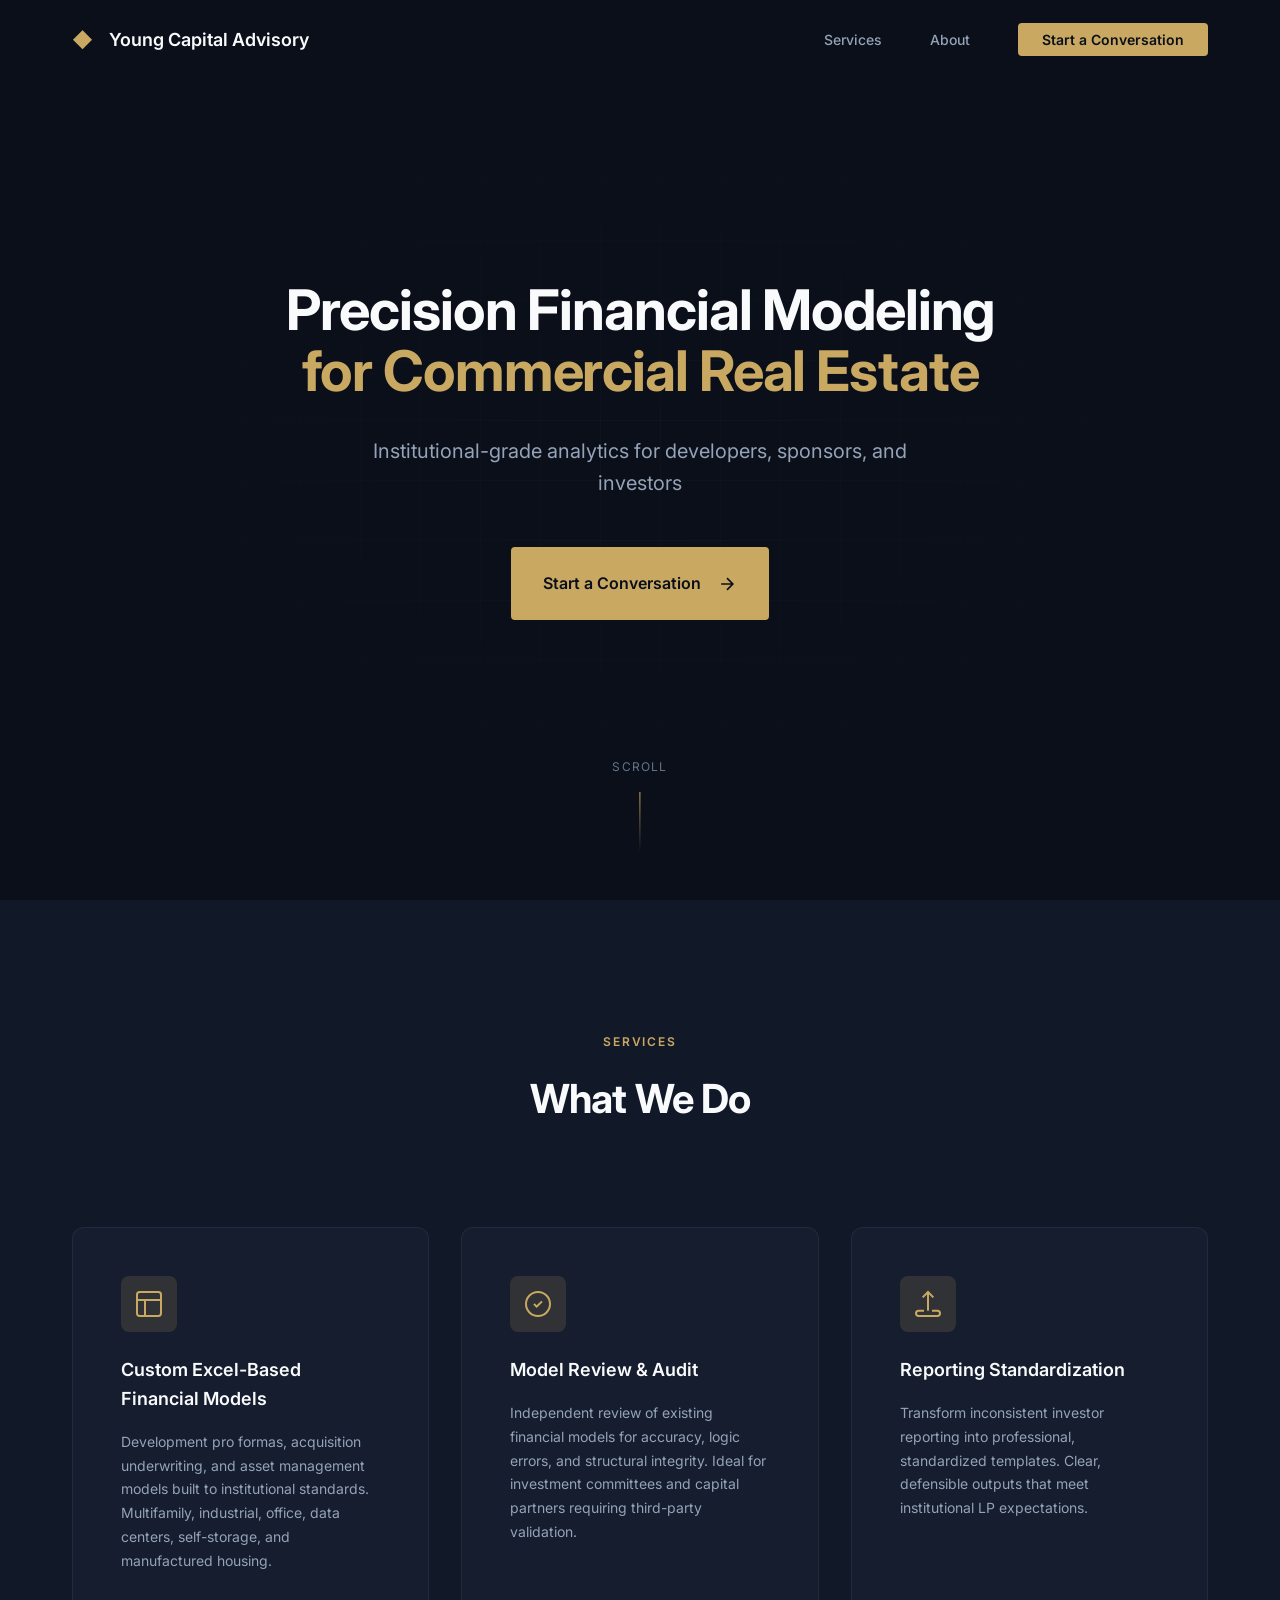
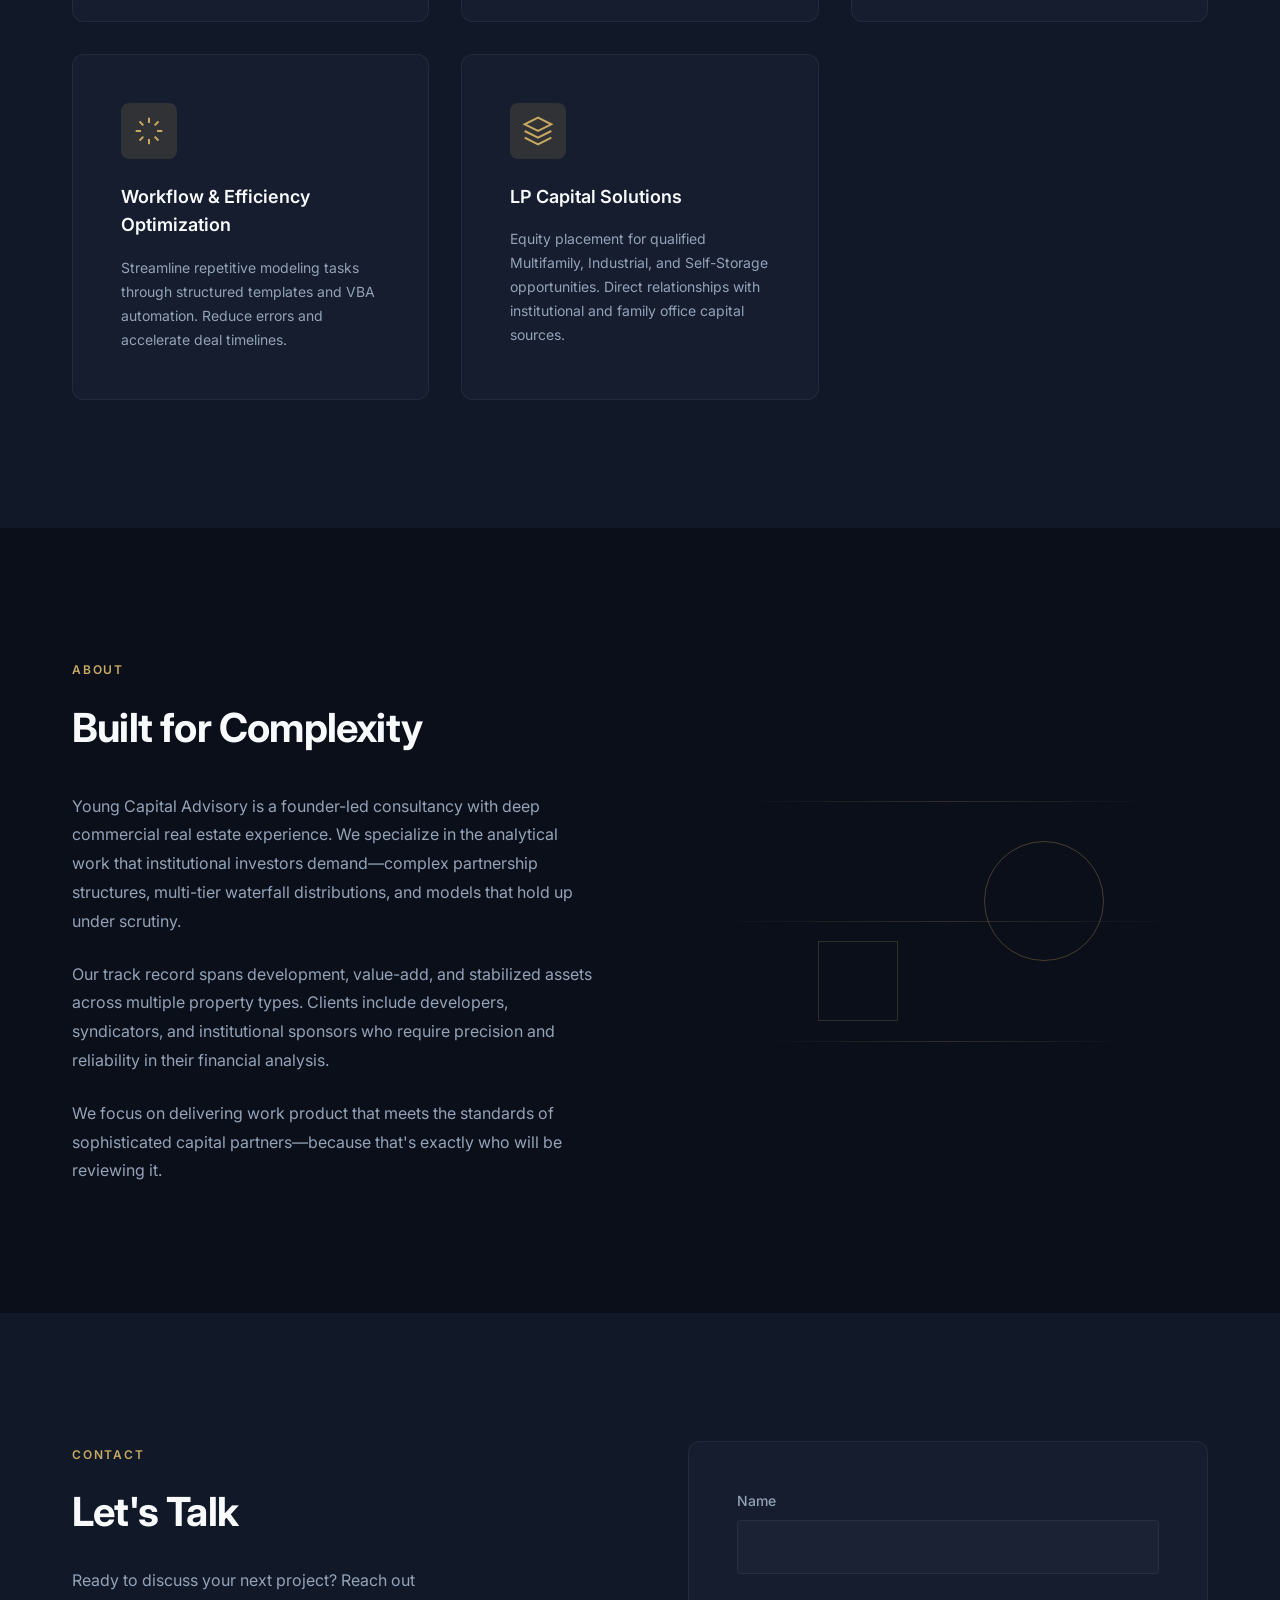
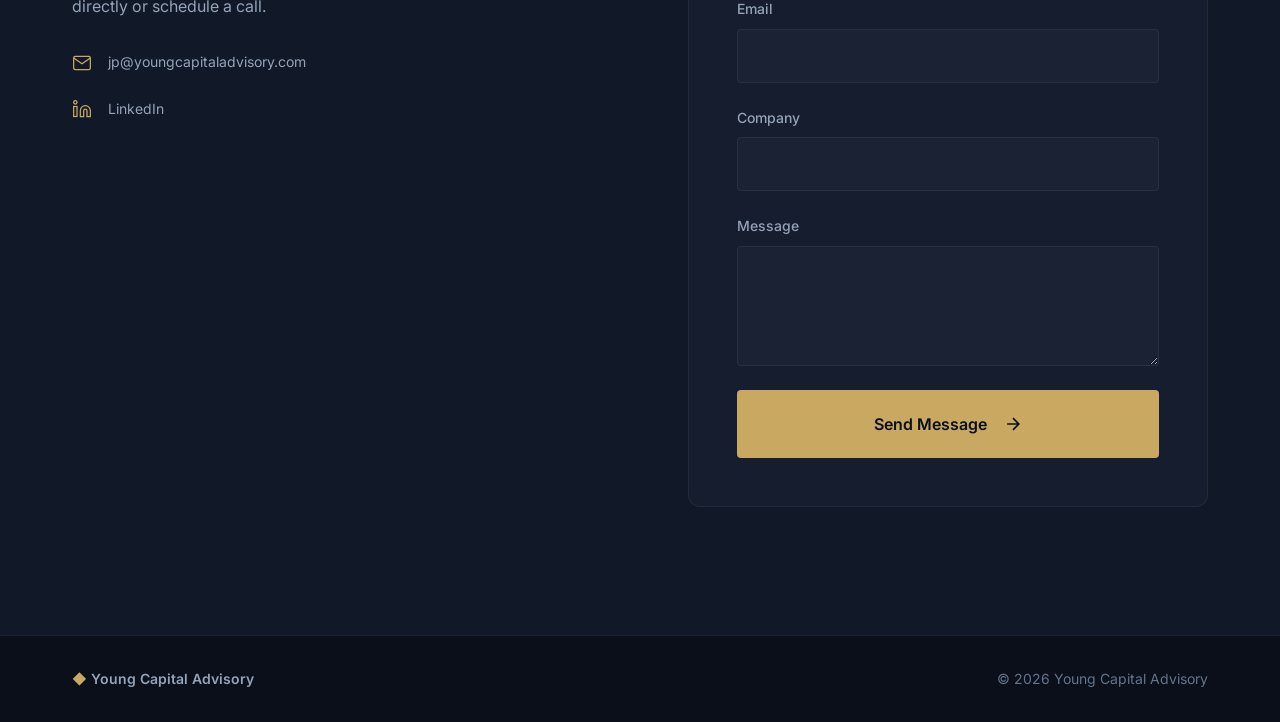
==== index.html @ bd8ea671 "Build Young Capital Advisory single-page website - Create responsive HTML structure with hero, servi" ====
<!DOCTYPE html>
<html lang="en">
<head>
    <meta charset="UTF-8">
    <meta name="viewport" content="width=device-width, initial-scale=1.0">
    <meta name="description" content="Young Capital Advisory provides institutional-grade financial modeling services for commercial real estate developers, sponsors, and investors.">
    <meta name="keywords" content="commercial real estate, financial modeling, CRE consulting, development pro forma, acquisition underwriting, waterfall modeling">
    <meta name="author" content="Young Capital Advisory">
    <meta name="robots" content="index, follow">

    <!-- Open Graph / Social Media -->
    <meta property="og:type" content="website">
    <meta property="og:url" content="https://young-capital-advisory.com/">
    <meta property="og:title" content="Young Capital Advisory | Precision Financial Modeling for Commercial Real Estate">
    <meta property="og:description" content="Institutional-grade analytics for developers, sponsors, and investors.">
    <meta property="og:image" content="https://young-capital-advisory.com/og-image.png">

    <!-- Twitter -->
    <meta name="twitter:card" content="summary_large_image">
    <meta name="twitter:title" content="Young Capital Advisory | Precision Financial Modeling for Commercial Real Estate">
    <meta name="twitter:description" content="Institutional-grade analytics for developers, sponsors, and investors.">

    <title>Young Capital Advisory | Precision Financial Modeling for Commercial Real Estate</title>

    <!-- Fonts -->
    <link rel="preconnect" href="https://fonts.googleapis.com">
    <link rel="preconnect" href="https://fonts.gstatic.com" crossorigin>
    <link href="https://fonts.googleapis.com/css2?family=Inter:wght@300;400;500;600;700&display=swap" rel="stylesheet">

    <!-- Favicon -->
    <link rel="icon" type="image/svg+xml" href="data:image/svg+xml,<svg xmlns='http://www.w3.org/2000/svg' viewBox='0 0 100 100'><text y='.9em' font-size='90'>◆</text></svg>">

    <link rel="stylesheet" href="css/styles.css">
</head>
<body>
    <!-- Navigation -->
    <nav class="nav" id="nav">
        <div class="nav-container">
            <a href="#" class="nav-logo">
                <span class="logo-icon">◆</span>
                <span class="logo-text">Young Capital Advisory</span>
            </a>
            <button class="nav-toggle" id="nav-toggle" aria-label="Toggle navigation">
                <span></span>
                <span></span>
                <span></span>
            </button>
            <ul class="nav-menu" id="nav-menu">
                <li><a href="#services" class="nav-link">Services</a></li>
                <li><a href="#about" class="nav-link">About</a></li>
                <li><a href="#contact" class="nav-link nav-cta">Start a Conversation</a></li>
            </ul>
        </div>
    </nav>

    <!-- Hero Section -->
    <header class="hero" id="hero">
        <div class="hero-bg">
            <div class="grid-pattern"></div>
        </div>
        <div class="hero-content">
            <h1 class="hero-title fade-in">
                Precision Financial Modeling<br>
                <span class="text-accent">for Commercial Real Estate</span>
            </h1>
            <p class="hero-subtitle fade-in fade-delay-1">
                Institutional-grade analytics for developers, sponsors, and investors
            </p>
            <a href="#contact" class="btn btn-primary fade-in fade-delay-2">
                Start a Conversation
                <svg class="btn-arrow" width="20" height="20" viewBox="0 0 24 24" fill="none" stroke="currentColor" stroke-width="2">
                    <path d="M5 12h14M12 5l7 7-7 7"/>
                </svg>
            </a>
        </div>
        <div class="hero-scroll">
            <span>Scroll</span>
            <div class="scroll-line"></div>
        </div>
    </header>

    <!-- Services Section -->
    <section class="services" id="services">
        <div class="container">
            <div class="section-header">
                <span class="section-label fade-in">Services</span>
                <h2 class="section-title fade-in">What We Do</h2>
            </div>
            <div class="services-grid">
                <!-- Service 1 -->
                <div class="service-card fade-in">
                    <div class="service-icon">
                        <svg width="32" height="32" viewBox="0 0 24 24" fill="none" stroke="currentColor" stroke-width="1.5">
                            <rect x="3" y="3" width="18" height="18" rx="2"/>
                            <path d="M3 9h18"/>
                            <path d="M9 21V9"/>
                        </svg>
                    </div>
                    <h3 class="service-title">Custom Excel-Based Financial Models</h3>
                    <p class="service-desc">Development pro formas, acquisition underwriting, and asset management models built to institutional standards. Multifamily, industrial, office, data centers, self-storage, and manufactured housing.</p>
                </div>

                <!-- Service 2 -->
                <div class="service-card fade-in">
                    <div class="service-icon">
                        <svg width="32" height="32" viewBox="0 0 24 24" fill="none" stroke="currentColor" stroke-width="1.5">
                            <path d="M9 12l2 2 4-4"/>
                            <path d="M21 12a9 9 0 11-18 0 9 9 0 0118 0z"/>
                        </svg>
                    </div>
                    <h3 class="service-title">Model Review & Audit</h3>
                    <p class="service-desc">Independent review of existing financial models for accuracy, logic errors, and structural integrity. Ideal for investment committees and capital partners requiring third-party validation.</p>
                </div>

                <!-- Service 3 -->
                <div class="service-card fade-in">
                    <div class="service-icon">
                        <svg width="32" height="32" viewBox="0 0 24 24" fill="none" stroke="currentColor" stroke-width="1.5">
                            <path d="M9 17H5a2 2 0 00-2 2v0a2 2 0 002 2h14a2 2 0 002-2v0a2 2 0 00-2-2h-4"/>
                            <path d="M12 17V3"/>
                            <path d="M8 7l4-4 4 4"/>
                        </svg>
                    </div>
                    <h3 class="service-title">Reporting Standardization</h3>
                    <p class="service-desc">Transform inconsistent investor reporting into professional, standardized templates. Clear, defensible outputs that meet institutional LP expectations.</p>
                </div>

                <!-- Service 4 -->
                <div class="service-card fade-in">
                    <div class="service-icon">
                        <svg width="32" height="32" viewBox="0 0 24 24" fill="none" stroke="currentColor" stroke-width="1.5">
                            <path d="M12 2v4"/>
                            <path d="M12 18v4"/>
                            <path d="M4.93 4.93l2.83 2.83"/>
                            <path d="M16.24 16.24l2.83 2.83"/>
                            <path d="M2 12h4"/>
                            <path d="M18 12h4"/>
                            <path d="M4.93 19.07l2.83-2.83"/>
                            <path d="M16.24 7.76l2.83-2.83"/>
                        </svg>
                    </div>
                    <h3 class="service-title">Workflow & Efficiency Optimization</h3>
                    <p class="service-desc">Streamline repetitive modeling tasks through structured templates and VBA automation. Reduce errors and accelerate deal timelines.</p>
                </div>

                <!-- Service 5 -->
                <div class="service-card fade-in">
                    <div class="service-icon">
                        <svg width="32" height="32" viewBox="0 0 24 24" fill="none" stroke="currentColor" stroke-width="1.5">
                            <path d="M12 2L2 7l10 5 10-5-10-5z"/>
                            <path d="M2 17l10 5 10-5"/>
                            <path d="M2 12l10 5 10-5"/>
                        </svg>
                    </div>
                    <h3 class="service-title">LP Capital Solutions</h3>
                    <p class="service-desc">Equity placement for qualified Multifamily, Industrial, and Self-Storage opportunities. Direct relationships with institutional and family office capital sources.</p>
                </div>
            </div>
        </div>
    </section>

    <!-- About Section -->
    <section class="about" id="about">
        <div class="container">
            <div class="about-grid">
                <div class="about-content">
                    <span class="section-label fade-in">About</span>
                    <h2 class="section-title fade-in">Built for Complexity</h2>
                    <div class="about-text fade-in">
                        <p>Young Capital Advisory is a founder-led consultancy with deep commercial real estate experience. We specialize in the analytical work that institutional investors demand—complex partnership structures, multi-tier waterfall distributions, and models that hold up under scrutiny.</p>
                        <p>Our track record spans development, value-add, and stabilized assets across multiple property types. Clients include developers, syndicators, and institutional sponsors who require precision and reliability in their financial analysis.</p>
                        <p>We focus on delivering work product that meets the standards of sophisticated capital partners—because that's exactly who will be reviewing it.</p>
                    </div>
                </div>
                <div class="about-visual fade-in">
                    <div class="geometric-pattern">
                        <div class="geo-line"></div>
                        <div class="geo-line"></div>
                        <div class="geo-line"></div>
                        <div class="geo-circle"></div>
                        <div class="geo-square"></div>
                    </div>
                </div>
            </div>
        </div>
    </section>

    <!-- Contact Section -->
    <section class="contact" id="contact">
        <div class="container">
            <div class="contact-grid">
                <div class="contact-info">
                    <span class="section-label fade-in">Contact</span>
                    <h2 class="section-title fade-in">Let's Talk</h2>
                    <p class="contact-text fade-in">Ready to discuss your next project? Reach out directly or schedule a call.</p>
                    <div class="contact-details fade-in">
                        <a href="mailto:jp@youngcapitaladvisory.com" class="contact-link">
                            <svg width="20" height="20" viewBox="0 0 24 24" fill="none" stroke="currentColor" stroke-width="1.5">
                                <rect x="2" y="4" width="20" height="16" rx="2"/>
                                <path d="M22 6l-10 7L2 6"/>
                            </svg>
                            jp@youngcapitaladvisory.com
                        </a>
                        <a href="https://linkedin.com" target="_blank" rel="noopener noreferrer" class="contact-link">
                            <svg width="20" height="20" viewBox="0 0 24 24" fill="none" stroke="currentColor" stroke-width="1.5">
                                <path d="M16 8a6 6 0 016 6v7h-4v-7a2 2 0 00-2-2 2 2 0 00-2 2v7h-4v-7a6 6 0 016-6z"/>
                                <rect x="2" y="9" width="4" height="12"/>
                                <circle cx="4" cy="4" r="2"/>
                            </svg>
                            LinkedIn
                        </a>
                    </div>
                </div>
                <div class="contact-form-wrapper fade-in">
                    <form class="contact-form" id="contact-form">
                        <div class="form-group">
                            <label for="name" class="form-label">Name</label>
                            <input type="text" id="name" name="name" class="form-input" required>
                        </div>
                        <div class="form-group">
                            <label for="email" class="form-label">Email</label>
                            <input type="email" id="email" name="email" class="form-input" required>
                        </div>
                        <div class="form-group">
                            <label for="company" class="form-label">Company</label>
                            <input type="text" id="company" name="company" class="form-input">
                        </div>
                        <div class="form-group">
                            <label for="message" class="form-label">Message</label>
                            <textarea id="message" name="message" class="form-input form-textarea" rows="4" required></textarea>
                        </div>
                        <button type="submit" class="btn btn-primary btn-full">
                            Send Message
                            <svg class="btn-arrow" width="20" height="20" viewBox="0 0 24 24" fill="none" stroke="currentColor" stroke-width="2">
                                <path d="M5 12h14M12 5l7 7-7 7"/>
                            </svg>
                        </button>
                    </form>
                </div>
            </div>
        </div>
    </section>

    <!-- Footer -->
    <footer class="footer">
        <div class="container">
            <div class="footer-content">
                <span class="footer-logo">◆ Young Capital Advisory</span>
                <span class="footer-copy">© 2026 Young Capital Advisory</span>
            </div>
        </div>
    </footer>

    <script src="js/script.js"></script>
</body>
</html>
---- css/styles.css ----
/* ==========================================================================
   Young Capital Advisory - Styles
   ========================================================================== */

/* CSS Custom Properties */
:root {
    /* Colors */
    --color-bg-primary: #0a0f1a;
    --color-bg-secondary: #111827;
    --color-bg-tertiary: #1a2234;
    --color-bg-card: rgba(26, 34, 52, 0.6);

    --color-text-primary: #f8fafc;
    --color-text-secondary: #94a3b8;
    --color-text-muted: #64748b;

    --color-accent: #c9a962;
    --color-accent-hover: #dbb978;
    --color-accent-muted: rgba(201, 169, 98, 0.15);

    --color-border: rgba(148, 163, 184, 0.1);
    --color-border-light: rgba(148, 163, 184, 0.05);

    /* Typography */
    --font-family: 'Inter', -apple-system, BlinkMacSystemFont, 'Segoe UI', Roboto, sans-serif;
    --font-size-xs: 0.75rem;
    --font-size-sm: 0.875rem;
    --font-size-base: 1rem;
    --font-size-lg: 1.125rem;
    --font-size-xl: 1.25rem;
    --font-size-2xl: 1.5rem;
    --font-size-3xl: 2rem;
    --font-size-4xl: 2.5rem;
    --font-size-5xl: 3.5rem;

    /* Spacing */
    --spacing-xs: 0.5rem;
    --spacing-sm: 1rem;
    --spacing-md: 1.5rem;
    --spacing-lg: 2rem;
    --spacing-xl: 3rem;
    --spacing-2xl: 4rem;
    --spacing-3xl: 6rem;
    --spacing-4xl: 8rem;

    /* Layout */
    --container-max: 1200px;
    --nav-height: 80px;

    /* Transitions */
    --transition-fast: 150ms ease;
    --transition-base: 300ms ease;
    --transition-slow: 500ms ease;

    /* Border Radius */
    --radius-sm: 4px;
    --radius-md: 8px;
    --radius-lg: 12px;
}

/* ==========================================================================
   Reset & Base
   ========================================================================== */

*, *::before, *::after {
    box-sizing: border-box;
    margin: 0;
    padding: 0;
}

html {
    scroll-behavior: smooth;
    font-size: 16px;
}

body {
    font-family: var(--font-family);
    font-size: var(--font-size-base);
    line-height: 1.6;
    color: var(--color-text-primary);
    background-color: var(--color-bg-primary);
    -webkit-font-smoothing: antialiased;
    -moz-osx-font-smoothing: grayscale;
    overflow-x: hidden;
}

a {
    color: inherit;
    text-decoration: none;
    transition: color var(--transition-fast);
}

img {
    max-width: 100%;
    height: auto;
    display: block;
}

button {
    font-family: inherit;
    cursor: pointer;
    border: none;
    background: none;
}

ul {
    list-style: none;
}

/* ==========================================================================
   Utility Classes
   ========================================================================== */

.container {
    width: 100%;
    max-width: var(--container-max);
    margin: 0 auto;
    padding: 0 var(--spacing-lg);
}

.text-accent {
    color: var(--color-accent);
}

/* Fade-in Animation Classes */
.fade-in {
    opacity: 0;
    transform: translateY(30px);
    transition: opacity 0.8s ease, transform 0.8s ease;
}

.fade-in.visible {
    opacity: 1;
    transform: translateY(0);
}

.fade-delay-1 {
    transition-delay: 0.15s;
}

.fade-delay-2 {
    transition-delay: 0.3s;
}

.fade-delay-3 {
    transition-delay: 0.45s;
}

/* ==========================================================================
   Navigation
   ========================================================================== */

.nav {
    position: fixed;
    top: 0;
    left: 0;
    right: 0;
    height: var(--nav-height);
    z-index: 1000;
    background: transparent;
    transition: background var(--transition-base), box-shadow var(--transition-base);
}

.nav.scrolled {
    background: rgba(10, 15, 26, 0.95);
    backdrop-filter: blur(10px);
    box-shadow: 0 1px 0 var(--color-border);
}

.nav-container {
    display: flex;
    align-items: center;
    justify-content: space-between;
    height: 100%;
    max-width: var(--container-max);
    margin: 0 auto;
    padding: 0 var(--spacing-lg);
}

.nav-logo {
    display: flex;
    align-items: center;
    gap: var(--spacing-sm);
    font-weight: 600;
    font-size: var(--font-size-lg);
    color: var(--color-text-primary);
}

.logo-icon {
    color: var(--color-accent);
    font-size: var(--font-size-xl);
}

.nav-menu {
    display: flex;
    align-items: center;
    gap: var(--spacing-xl);
}

.nav-link {
    font-size: var(--font-size-sm);
    font-weight: 500;
    color: var(--color-text-secondary);
    transition: color var(--transition-fast);
    position: relative;
}

.nav-link:hover {
    color: var(--color-text-primary);
}

.nav-link::after {
    content: '';
    position: absolute;
    bottom: -4px;
    left: 0;
    width: 0;
    height: 1px;
    background: var(--color-accent);
    transition: width var(--transition-base);
}

.nav-link:hover::after {
    width: 100%;
}

.nav-link.nav-cta {
    padding: var(--spacing-xs) var(--spacing-md);
    background: var(--color-accent);
    color: var(--color-bg-primary);
    border-radius: var(--radius-sm);
    font-weight: 600;
}

.nav-link.nav-cta::after {
    display: none;
}

.nav-link.nav-cta:hover {
    background: var(--color-accent-hover);
    color: var(--color-bg-primary);
}

.nav-toggle {
    display: none;
    flex-direction: column;
    gap: 5px;
    padding: 10px;
    z-index: 1001;
}

.nav-toggle span {
    width: 24px;
    height: 2px;
    background: var(--color-text-primary);
    transition: transform var(--transition-base), opacity var(--transition-base);
}

/* ==========================================================================
   Buttons
   ========================================================================== */

.btn {
    display: inline-flex;
    align-items: center;
    justify-content: center;
    gap: var(--spacing-sm);
    padding: var(--spacing-md) var(--spacing-lg);
    font-size: var(--font-size-base);
    font-weight: 600;
    border-radius: var(--radius-sm);
    transition: all var(--transition-base);
    cursor: pointer;
}

.btn-primary {
    background: var(--color-accent);
    color: var(--color-bg-primary);
}

.btn-primary:hover {
    background: var(--color-accent-hover);
    transform: translateY(-2px);
}

.btn-arrow {
    transition: transform var(--transition-fast);
}

.btn:hover .btn-arrow {
    transform: translateX(4px);
}

.btn-full {
    width: 100%;
}

/* ==========================================================================
   Hero Section
   ========================================================================== */

.hero {
    position: relative;
    min-height: 100vh;
    display: flex;
    align-items: center;
    justify-content: center;
    padding: var(--spacing-4xl) var(--spacing-lg);
    overflow: hidden;
}

.hero-bg {
    position: absolute;
    inset: 0;
    overflow: hidden;
}

.grid-pattern {
    position: absolute;
    inset: 0;
    background-image:
        linear-gradient(rgba(201, 169, 98, 0.03) 1px, transparent 1px),
        linear-gradient(90deg, rgba(201, 169, 98, 0.03) 1px, transparent 1px);
    background-size: 60px 60px;
    mask-image: radial-gradient(ellipse at center, black 0%, transparent 70%);
    -webkit-mask-image: radial-gradient(ellipse at center, black 0%, transparent 70%);
}

.hero-content {
    position: relative;
    text-align: center;
    max-width: 900px;
    z-index: 1;
}

.hero-title {
    font-size: clamp(var(--font-size-3xl), 6vw, var(--font-size-5xl));
    font-weight: 700;
    line-height: 1.1;
    margin-bottom: var(--spacing-lg);
    letter-spacing: -0.02em;
}

.hero-subtitle {
    font-size: clamp(var(--font-size-lg), 2.5vw, var(--font-size-xl));
    color: var(--color-text-secondary);
    margin-bottom: var(--spacing-xl);
    max-width: 600px;
    margin-left: auto;
    margin-right: auto;
}

.hero-scroll {
    position: absolute;
    bottom: var(--spacing-xl);
    left: 50%;
    transform: translateX(-50%);
    display: flex;
    flex-direction: column;
    align-items: center;
    gap: var(--spacing-sm);
    color: var(--color-text-muted);
    font-size: var(--font-size-xs);
    text-transform: uppercase;
    letter-spacing: 0.1em;
}

.scroll-line {
    width: 1px;
    height: 60px;
    background: linear-gradient(to bottom, var(--color-accent), transparent);
    animation: scrollPulse 2s ease-in-out infinite;
}

@keyframes scrollPulse {
    0%, 100% { opacity: 0.3; transform: scaleY(0.8); }
    50% { opacity: 1; transform: scaleY(1); }
}

/* ==========================================================================
   Section Styles
   ========================================================================== */

.section-header {
    text-align: center;
    margin-bottom: var(--spacing-3xl);
}

.section-label {
    display: inline-block;
    font-size: var(--font-size-xs);
    font-weight: 600;
    text-transform: uppercase;
    letter-spacing: 0.15em;
    color: var(--color-accent);
    margin-bottom: var(--spacing-sm);
}

.section-title {
    font-size: clamp(var(--font-size-2xl), 4vw, var(--font-size-4xl));
    font-weight: 700;
    letter-spacing: -0.02em;
}

/* ==========================================================================
   Services Section
   ========================================================================== */

.services {
    padding: var(--spacing-4xl) 0;
    background: var(--color-bg-secondary);
}

.services-grid {
    display: grid;
    grid-template-columns: repeat(auto-fit, minmax(340px, 1fr));
    gap: var(--spacing-lg);
}

.service-card {
    padding: var(--spacing-xl);
    background: var(--color-bg-card);
    border: 1px solid var(--color-border);
    border-radius: var(--radius-lg);
    transition: all var(--transition-base);
}

.service-card:hover {
    border-color: var(--color-accent-muted);
    transform: translateY(-4px);
    box-shadow: 0 20px 40px -20px rgba(0, 0, 0, 0.3);
}

.service-icon {
    display: flex;
    align-items: center;
    justify-content: center;
    width: 56px;
    height: 56px;
    margin-bottom: var(--spacing-md);
    background: var(--color-accent-muted);
    border-radius: var(--radius-md);
    color: var(--color-accent);
}

.service-title {
    font-size: var(--font-size-lg);
    font-weight: 600;
    margin-bottom: var(--spacing-sm);
    color: var(--color-text-primary);
}

.service-desc {
    font-size: var(--font-size-sm);
    color: var(--color-text-secondary);
    line-height: 1.7;
}

/* ==========================================================================
   About Section
   ========================================================================== */

.about {
    padding: var(--spacing-4xl) 0;
    background: var(--color-bg-primary);
}

.about-grid {
    display: grid;
    grid-template-columns: 1fr 1fr;
    gap: var(--spacing-3xl);
    align-items: center;
}

.about-content .section-label,
.about-content .section-title {
    text-align: left;
}

.about-content .section-title {
    margin-bottom: var(--spacing-lg);
}

.about-text p {
    color: var(--color-text-secondary);
    margin-bottom: var(--spacing-md);
    line-height: 1.8;
}

.about-text p:last-child {
    margin-bottom: 0;
}

.about-visual {
    position: relative;
    height: 400px;
    display: flex;
    align-items: center;
    justify-content: center;
}

.geometric-pattern {
    position: relative;
    width: 100%;
    height: 100%;
}

.geo-line {
    position: absolute;
    background: linear-gradient(90deg, transparent, var(--color-accent), transparent);
    opacity: 0.2;
}

.geo-line:nth-child(1) {
    top: 20%;
    left: 10%;
    width: 80%;
    height: 1px;
    animation: geoFloat 8s ease-in-out infinite;
}

.geo-line:nth-child(2) {
    top: 50%;
    left: 5%;
    width: 90%;
    height: 1px;
    animation: geoFloat 8s ease-in-out infinite 1s;
}

.geo-line:nth-child(3) {
    top: 80%;
    left: 15%;
    width: 70%;
    height: 1px;
    animation: geoFloat 8s ease-in-out infinite 2s;
}

.geo-circle {
    position: absolute;
    top: 30%;
    right: 20%;
    width: 120px;
    height: 120px;
    border: 1px solid var(--color-accent);
    border-radius: 50%;
    opacity: 0.3;
    animation: geoRotate 20s linear infinite;
}

.geo-square {
    position: absolute;
    bottom: 25%;
    left: 25%;
    width: 80px;
    height: 80px;
    border: 1px solid var(--color-accent);
    opacity: 0.2;
    animation: geoRotate 25s linear infinite reverse;
}

@keyframes geoFloat {
    0%, 100% { transform: translateX(0); }
    50% { transform: translateX(20px); }
}

@keyframes geoRotate {
    from { transform: rotate(0deg); }
    to { transform: rotate(360deg); }
}

/* ==========================================================================
   Contact Section
   ========================================================================== */

.contact {
    padding: var(--spacing-4xl) 0;
    background: var(--color-bg-secondary);
}

.contact-grid {
    display: grid;
    grid-template-columns: 1fr 1fr;
    gap: var(--spacing-3xl);
    align-items: start;
}

.contact-info .section-label,
.contact-info .section-title {
    text-align: left;
}

.contact-info .section-title {
    margin-bottom: var(--spacing-md);
}

.contact-text {
    color: var(--color-text-secondary);
    margin-bottom: var(--spacing-lg);
    max-width: 400px;
}

.contact-details {
    display: flex;
    flex-direction: column;
    gap: var(--spacing-md);
}

.contact-link {
    display: inline-flex;
    align-items: center;
    gap: var(--spacing-sm);
    color: var(--color-text-secondary);
    font-size: var(--font-size-sm);
    transition: color var(--transition-fast);
}

.contact-link:hover {
    color: var(--color-accent);
}

.contact-link svg {
    color: var(--color-accent);
}

.contact-form-wrapper {
    background: var(--color-bg-card);
    border: 1px solid var(--color-border);
    border-radius: var(--radius-lg);
    padding: var(--spacing-xl);
}

.contact-form {
    display: flex;
    flex-direction: column;
    gap: var(--spacing-md);
}

.form-group {
    display: flex;
    flex-direction: column;
    gap: var(--spacing-xs);
}

.form-label {
    font-size: var(--font-size-sm);
    font-weight: 500;
    color: var(--color-text-secondary);
}

.form-input {
    padding: var(--spacing-sm) var(--spacing-md);
    background: var(--color-bg-tertiary);
    border: 1px solid var(--color-border);
    border-radius: var(--radius-sm);
    color: var(--color-text-primary);
    font-family: inherit;
    font-size: var(--font-size-base);
    transition: border-color var(--transition-fast), box-shadow var(--transition-fast);
}

.form-input:focus {
    outline: none;
    border-color: var(--color-accent);
    box-shadow: 0 0 0 3px var(--color-accent-muted);
}

.form-input::placeholder {
    color: var(--color-text-muted);
}

.form-textarea {
    resize: vertical;
    min-height: 120px;
}

/* ==========================================================================
   Footer
   ========================================================================== */

.footer {
    padding: var(--spacing-lg) 0;
    background: var(--color-bg-primary);
    border-top: 1px solid var(--color-border);
}

.footer-content {
    display: flex;
    align-items: center;
    justify-content: space-between;
}

.footer-logo {
    font-weight: 600;
    color: var(--color-text-secondary);
    font-size: var(--font-size-sm);
}

.footer-logo::first-letter {
    color: var(--color-accent);
}

.footer-copy {
    font-size: var(--font-size-sm);
    color: var(--color-text-muted);
}

/* ==========================================================================
   Mobile Responsive
   ========================================================================== */

@media (max-width: 1024px) {
    .about-grid,
    .contact-grid {
        grid-template-columns: 1fr;
        gap: var(--spacing-xl);
    }

    .about-visual {
        height: 300px;
    }
}

@media (max-width: 768px) {
    :root {
        --nav-height: 70px;
    }

    .nav-menu {
        position: fixed;
        top: 0;
        right: 0;
        width: 100%;
        height: 100vh;
        background: var(--color-bg-primary);
        flex-direction: column;
        justify-content: center;
        gap: var(--spacing-xl);
        transform: translateX(100%);
        transition: transform var(--transition-base);
    }

    .nav-menu.active {
        transform: translateX(0);
    }

    .nav-toggle {
        display: flex;
    }

    .nav-toggle.active span:nth-child(1) {
        transform: rotate(45deg) translate(5px, 5px);
    }

    .nav-toggle.active span:nth-child(2) {
        opacity: 0;
    }

    .nav-toggle.active span:nth-child(3) {
        transform: rotate(-45deg) translate(5px, -5px);
    }

    .nav-link {
        font-size: var(--font-size-xl);
    }

    .hero {
        padding: var(--spacing-3xl) var(--spacing-md);
    }

    .hero-scroll {
        display: none;
    }

    .services-grid {
        grid-template-columns: 1fr;
    }

    .service-card {
        padding: var(--spacing-lg);
    }

    .about-visual {
        display: none;
    }

    .footer-content {
        flex-direction: column;
        gap: var(--spacing-sm);
        text-align: center;
    }
}

@media (max-width: 480px) {
    .container {
        padding: 0 var(--spacing-md);
    }

    .hero-title {
        font-size: var(--font-size-2xl);
    }

    .hero-subtitle {
        font-size: var(--font-size-base);
    }

    .btn {
        padding: var(--spacing-sm) var(--spacing-md);
        font-size: var(--font-size-sm);
    }

    .contact-form-wrapper {
        padding: var(--spacing-md);
    }
}

/* ==========================================================================
   Selection & Scrollbar
   ========================================================================== */

::selection {
    background: var(--color-accent);
    color: var(--color-bg-primary);
}

::-webkit-scrollbar {
    width: 8px;
}

::-webkit-scrollbar-track {
    background: var(--color-bg-primary);
}

::-webkit-scrollbar-thumb {
    background: var(--color-bg-tertiary);
    border-radius: 4px;
}

::-webkit-scrollbar-thumb:hover {
    background: var(--color-text-muted);
}
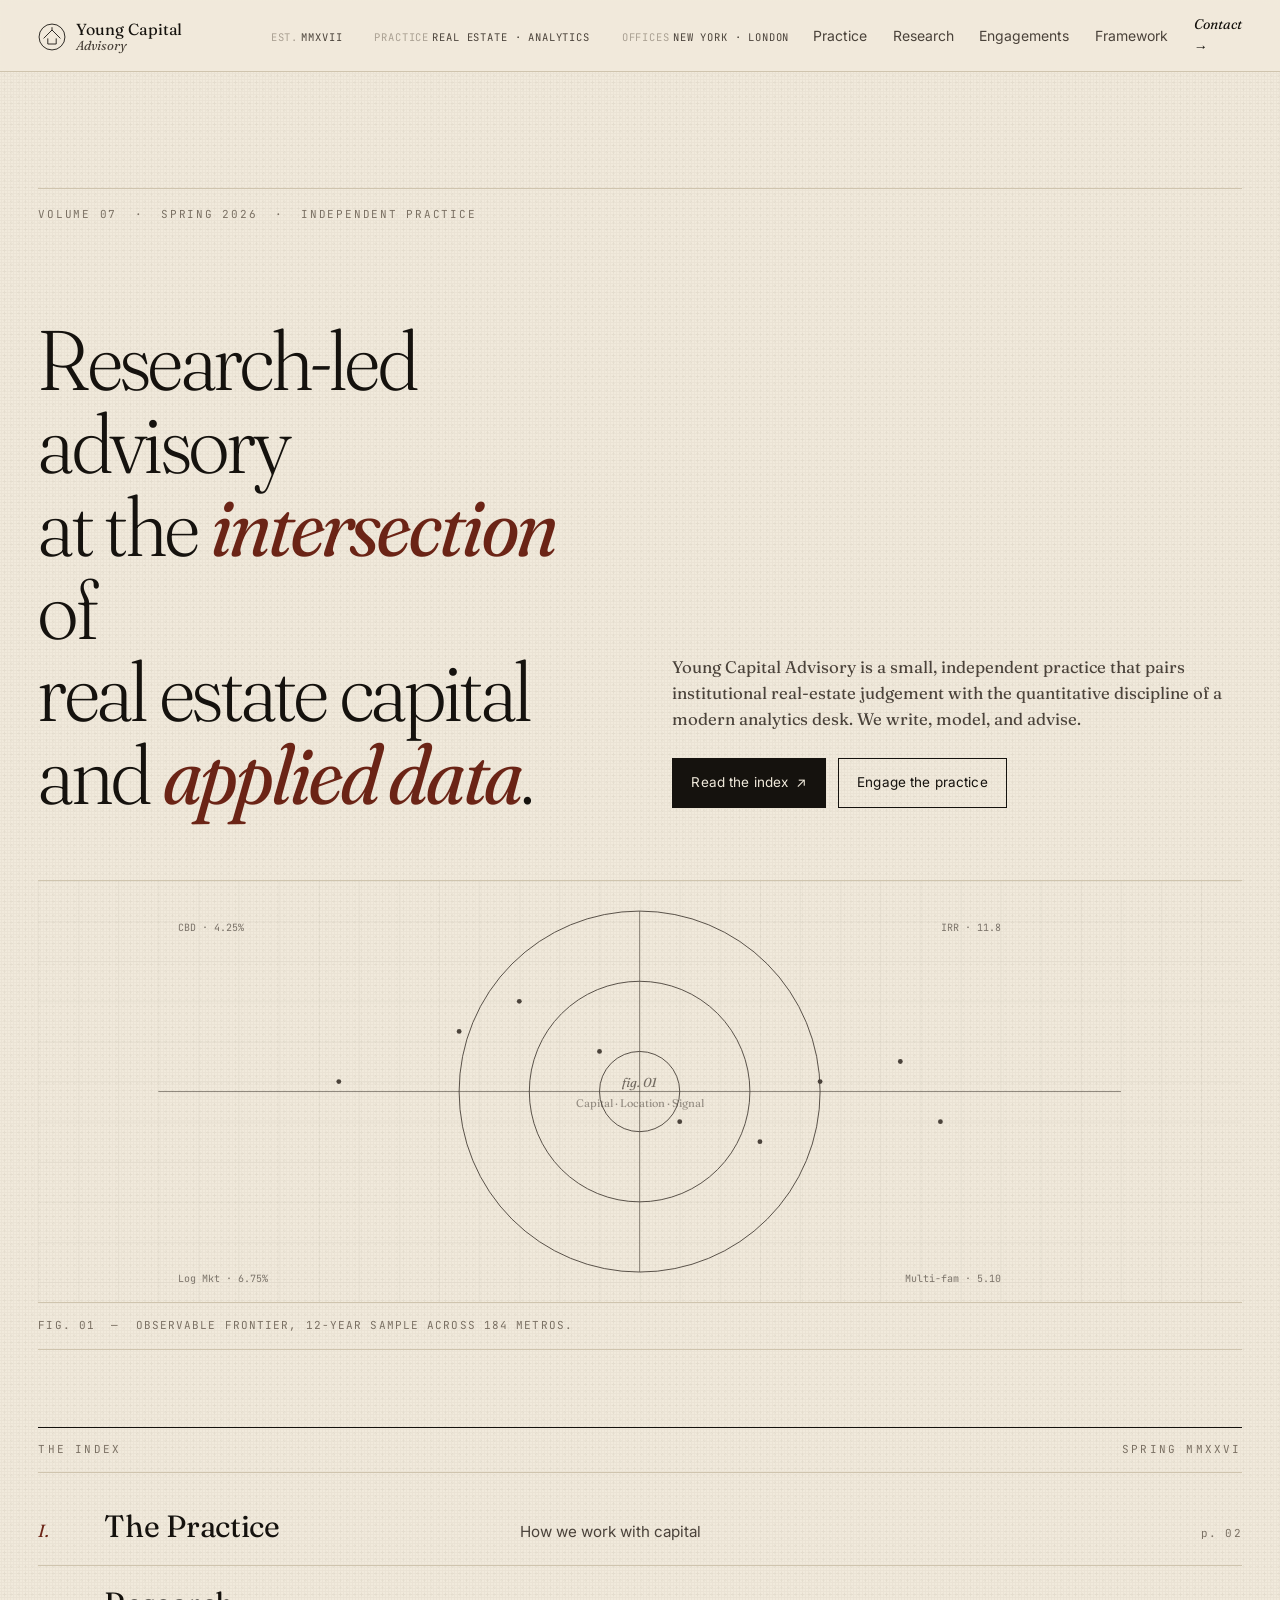
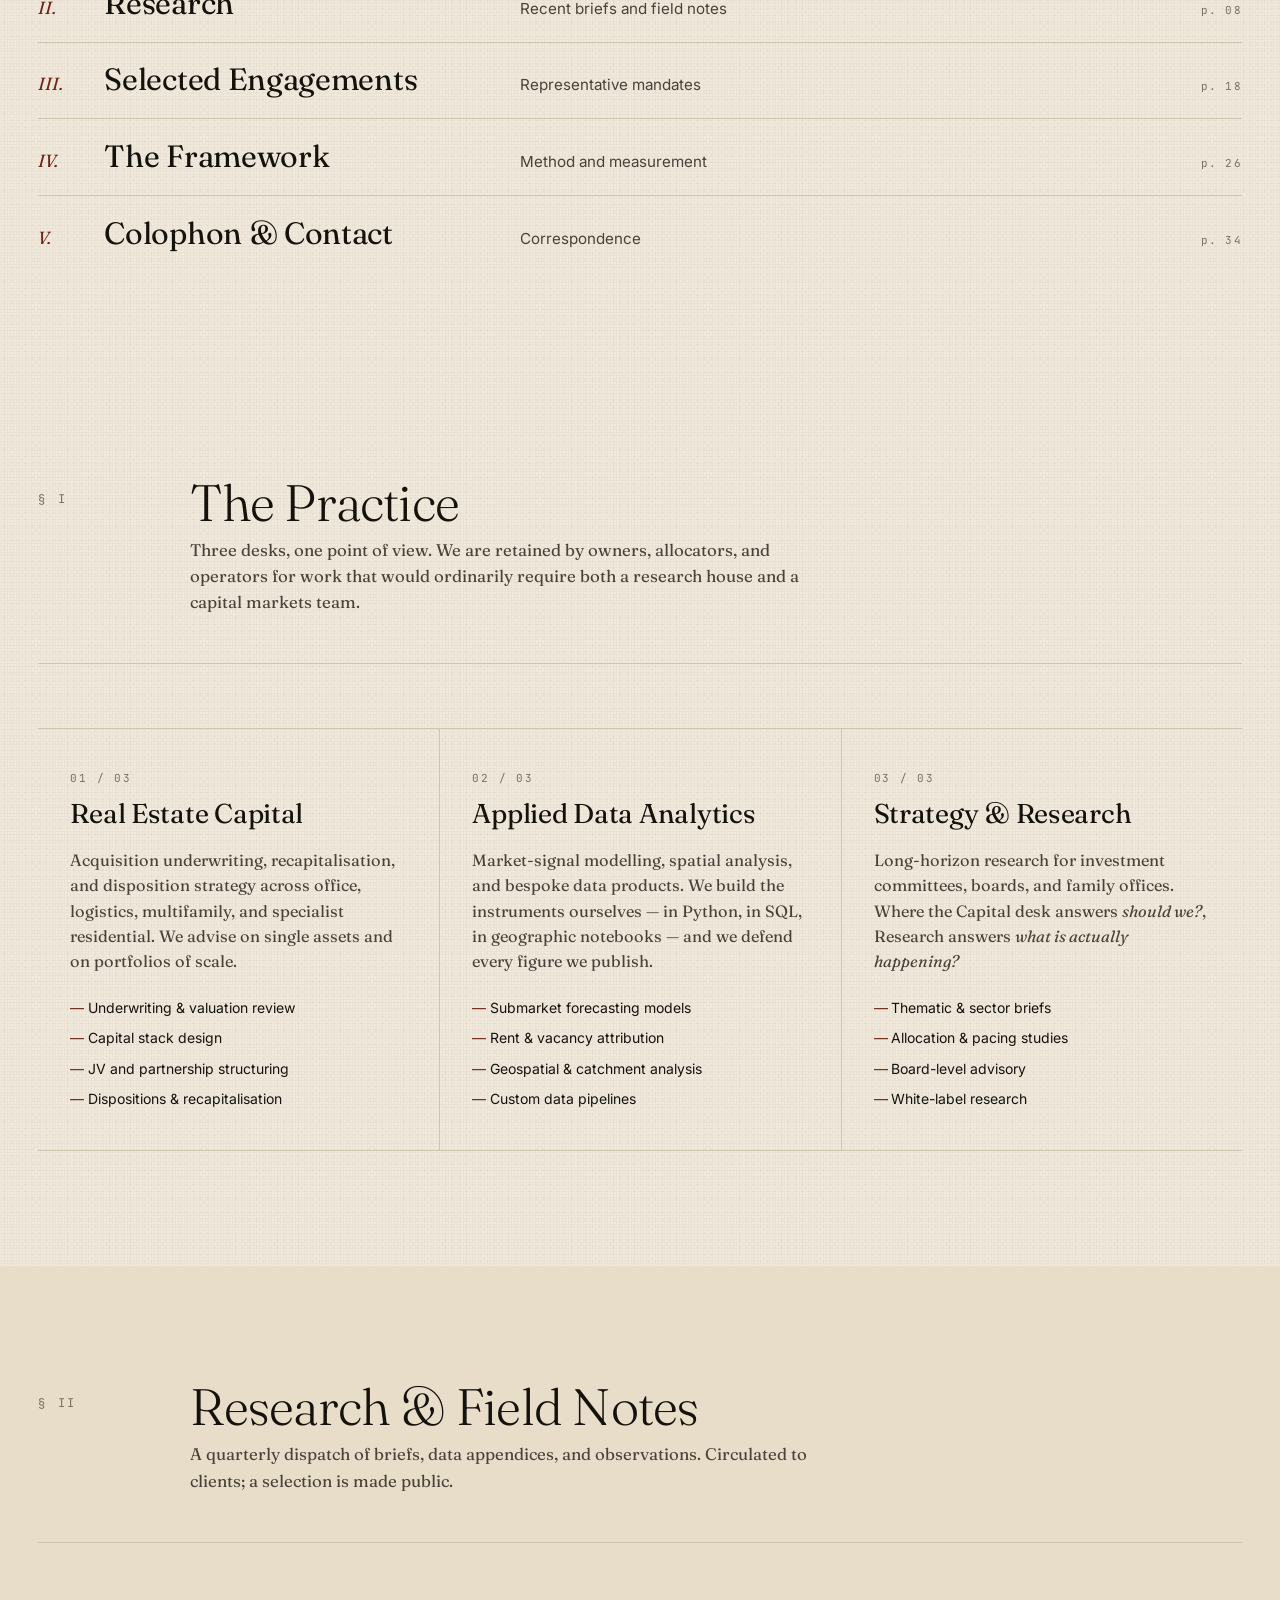
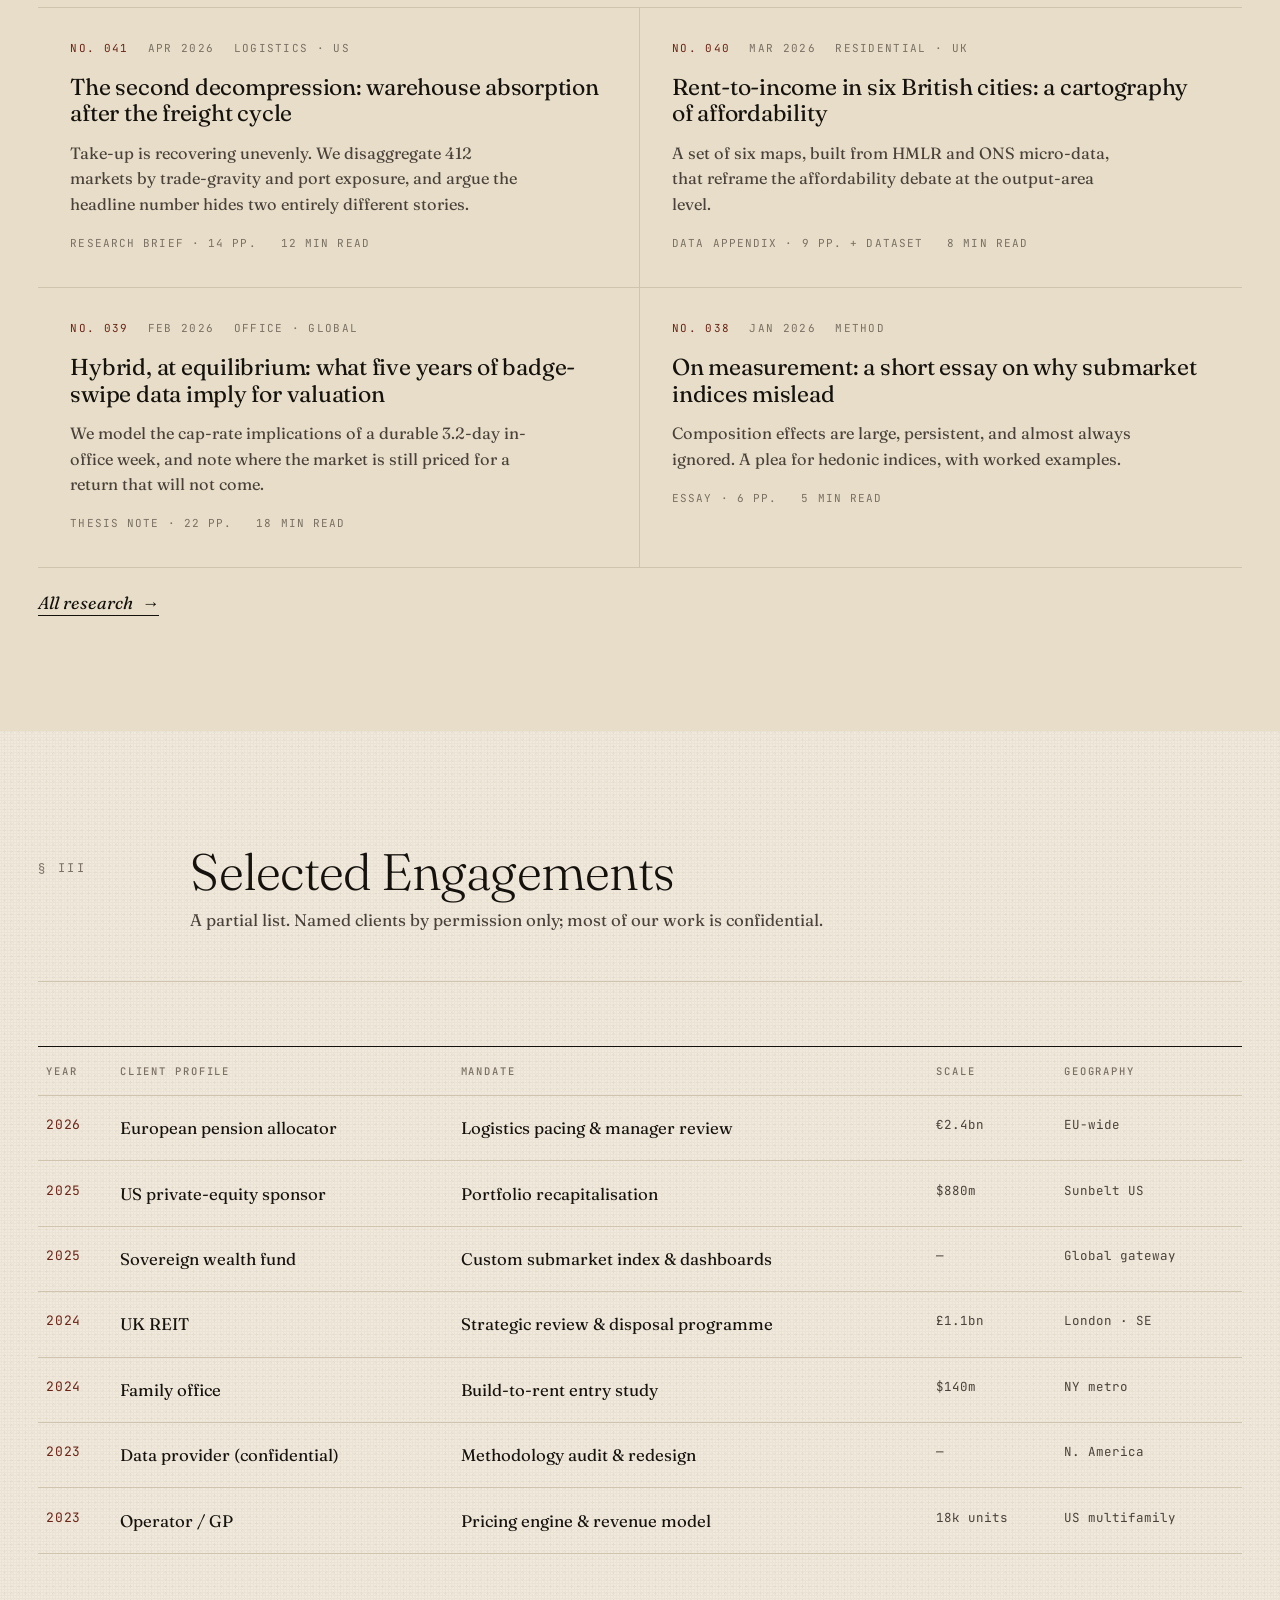
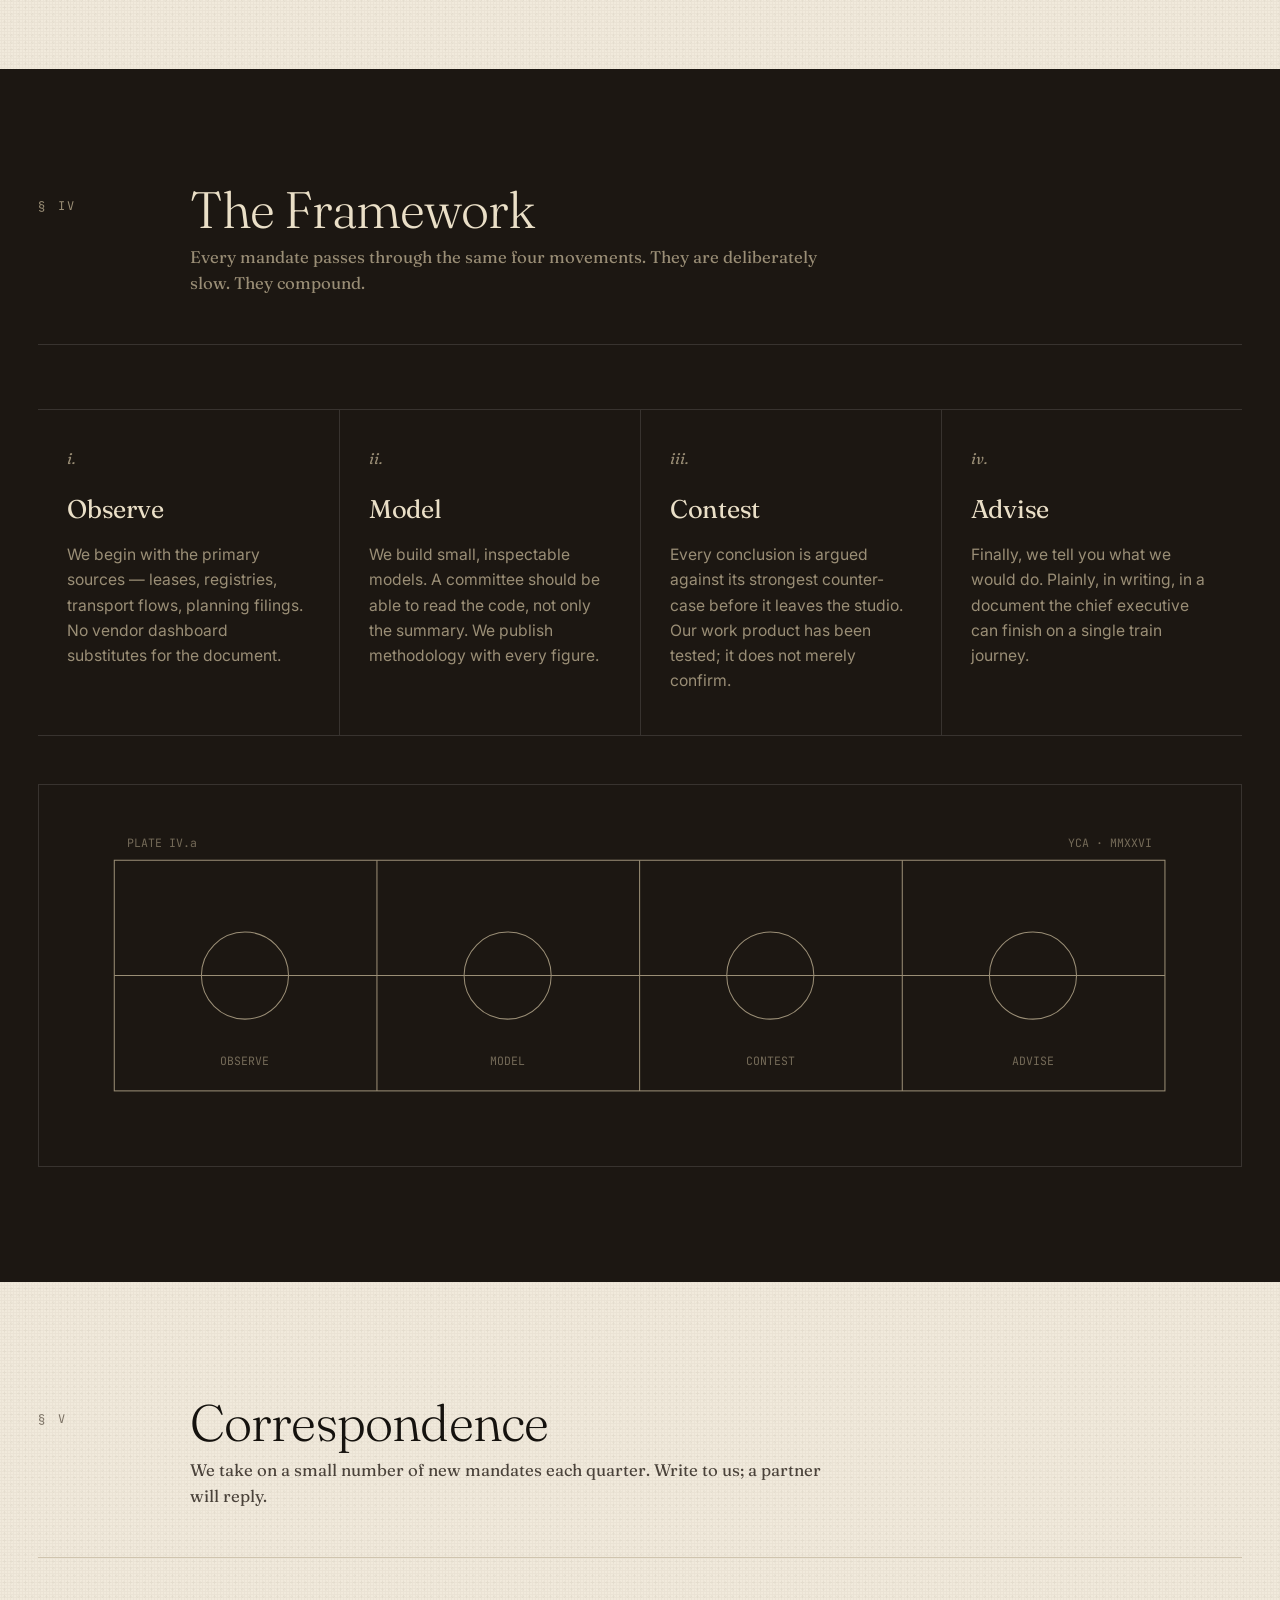
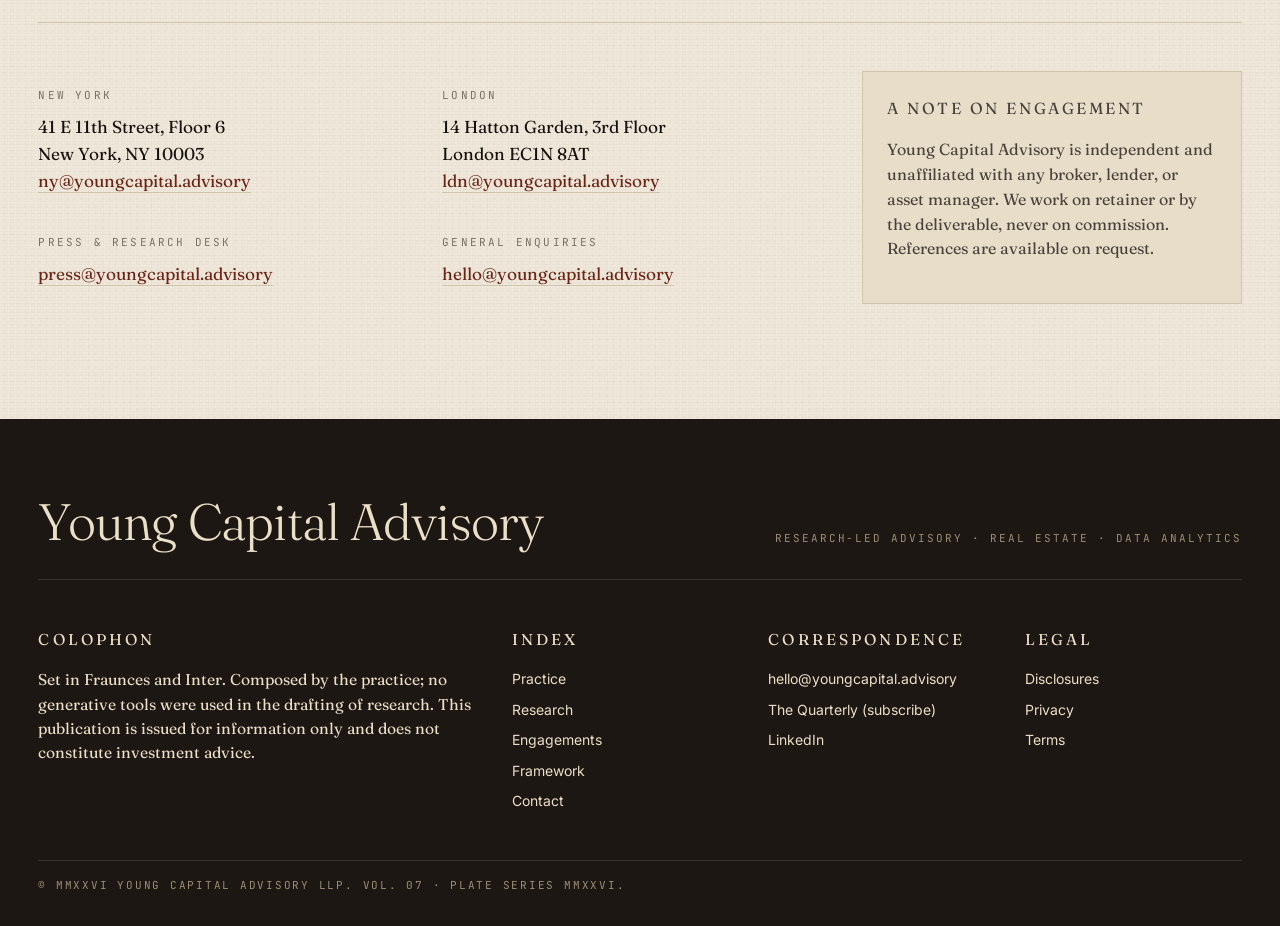
==== commit 8af83b50: "Build editorial research-journal site for Young Capital Advisory Replaces the empty scaffold with a " ====
--- a/index.html
+++ b/index.html
@@ -1,256 +1,474 @@
-<!DOCTYPE html>
+<!doctype html>
 <html lang="en">
 <head>
-    <meta charset="UTF-8">
-    <meta name="viewport" content="width=device-width, initial-scale=1.0">
-    <meta name="description" content="Young Capital Advisory provides institutional-grade financial modeling services for commercial real estate developers, sponsors, and investors.">
-    <meta name="keywords" content="commercial real estate, financial modeling, CRE consulting, development pro forma, acquisition underwriting, waterfall modeling">
-    <meta name="author" content="Young Capital Advisory">
-    <meta name="robots" content="index, follow">
-
-    <!-- Open Graph / Social Media -->
-    <meta property="og:type" content="website">
-    <meta property="og:url" content="https://young-capital-advisory.com/">
-    <meta property="og:title" content="Young Capital Advisory | Precision Financial Modeling for Commercial Real Estate">
-    <meta property="og:description" content="Institutional-grade analytics for developers, sponsors, and investors.">
-    <meta property="og:image" content="https://young-capital-advisory.com/og-image.png">
-
-    <!-- Twitter -->
-    <meta name="twitter:card" content="summary_large_image">
-    <meta name="twitter:title" content="Young Capital Advisory | Precision Financial Modeling for Commercial Real Estate">
-    <meta name="twitter:description" content="Institutional-grade analytics for developers, sponsors, and investors.">
-
-    <title>Young Capital Advisory | Precision Financial Modeling for Commercial Real Estate</title>
-
-    <!-- Fonts -->
-    <link rel="preconnect" href="https://fonts.googleapis.com">
-    <link rel="preconnect" href="https://fonts.gstatic.com" crossorigin>
-    <link href="https://fonts.googleapis.com/css2?family=Inter:wght@300;400;500;600;700&display=swap" rel="stylesheet">
-
-    <!-- Favicon -->
-    <link rel="icon" type="image/svg+xml" href="data:image/svg+xml,<svg xmlns='http://www.w3.org/2000/svg' viewBox='0 0 100 100'><text y='.9em' font-size='90'>◆</text></svg>">
-
-    <link rel="stylesheet" href="css/styles.css">
+<meta charset="utf-8" />
+<meta name="viewport" content="width=device-width,initial-scale=1" />
+<title>Young Capital Advisory — Research-led real estate and data analytics</title>
+<meta name="description" content="Young Capital Advisory is an independent research practice working at the intersection of real estate capital and applied data analytics." />
+<link rel="preconnect" href="https://fonts.googleapis.com" />
+<link rel="preconnect" href="https://fonts.gstatic.com" crossorigin />
+<link href="https://fonts.googleapis.com/css2?family=Fraunces:ital,opsz,wght@0,9..144,300;0,9..144,400;0,9..144,500;1,9..144,400&family=Inter:wght@300;400;500;600&family=JetBrains+Mono:wght@400;500&display=swap" rel="stylesheet" />
+<link rel="stylesheet" href="styles.css" />
 </head>
 <body>
-    <!-- Navigation -->
-    <nav class="nav" id="nav">
-        <div class="nav-container">
-            <a href="#" class="nav-logo">
-                <span class="logo-icon">◆</span>
-                <span class="logo-text">Young Capital Advisory</span>
-            </a>
-            <button class="nav-toggle" id="nav-toggle" aria-label="Toggle navigation">
-                <span></span>
-                <span></span>
-                <span></span>
-            </button>
-            <ul class="nav-menu" id="nav-menu">
-                <li><a href="#services" class="nav-link">Services</a></li>
-                <li><a href="#about" class="nav-link">About</a></li>
-                <li><a href="#contact" class="nav-link nav-cta">Start a Conversation</a></li>
-            </ul>
+
+<header class="masthead" aria-label="Masthead">
+  <div class="masthead__inner">
+    <a href="#top" class="masthead__mark" aria-label="Young Capital Advisory">
+      <span class="mark__glyph" aria-hidden="true">
+        <svg viewBox="0 0 40 40" width="28" height="28" fill="none" stroke="currentColor" stroke-width="1.25">
+          <circle cx="20" cy="20" r="18.5" />
+          <path d="M8 22 L20 10 L32 22" />
+          <path d="M14 22 V30 H26 V22" />
+          <path d="M20 10 V6" />
+        </svg>
+      </span>
+      <span class="mark__word">
+        <span class="mark__line1">Young Capital</span>
+        <span class="mark__line2">Advisory</span>
+      </span>
+    </a>
+    <dl class="masthead__meta">
+      <div><dt>Est.</dt><dd>MMXVII</dd></div>
+      <div><dt>Practice</dt><dd>Real Estate · Analytics</dd></div>
+      <div><dt>Offices</dt><dd>New York · London</dd></div>
+    </dl>
+    <nav class="masthead__nav" aria-label="Primary">
+      <a href="#practice">Practice</a>
+      <a href="#research">Research</a>
+      <a href="#engagements">Engagements</a>
+      <a href="#framework">Framework</a>
+      <a href="#contact" class="nav__contact">Contact <span aria-hidden="true">→</span></a>
+    </nav>
+  </div>
+  <div class="masthead__rule" role="presentation"></div>
+</header>
+
+<main id="top">
+
+  <!-- ============ HERO ============ -->
+  <section class="hero" aria-labelledby="hero-title">
+    <div class="hero__grid">
+      <p class="eyebrow">Volume 07 &nbsp;·&nbsp; Spring 2026 &nbsp;·&nbsp; Independent Practice</p>
+      <h1 id="hero-title" class="display">
+        Research-led advisory<br />
+        at the <em>intersection</em> of<br />
+        real&nbsp;estate capital<br />
+        and <em>applied data</em>.
+      </h1>
+      <div class="hero__aside">
+        <p class="lede">
+          Young Capital Advisory is a small, independent practice that pairs
+          institutional real-estate judgement with the quantitative discipline
+          of a modern analytics desk. We write, model, and advise.
+        </p>
+        <p class="hero__actions">
+          <a class="btn" href="#research">Read the index <span aria-hidden="true">↗</span></a>
+          <a class="btn btn--ghost" href="#contact">Engage the practice</a>
+        </p>
+      </div>
+    </div>
+
+    <figure class="hero__plate" aria-hidden="true">
+      <svg viewBox="0 0 1200 420" class="plate__svg" role="img" aria-label="Geometric diagram of capital and data">
+        <defs>
+          <pattern id="grid" width="40" height="40" patternUnits="userSpaceOnUse">
+            <path d="M40 0 H0 V40" fill="none" stroke="currentColor" stroke-width="0.4" opacity="0.25" />
+          </pattern>
+        </defs>
+        <rect width="1200" height="420" fill="url(#grid)" />
+        <!-- Orbit -->
+        <circle cx="600" cy="210" r="180" fill="none" stroke="currentColor" stroke-width="0.9" />
+        <circle cx="600" cy="210" r="110" fill="none" stroke="currentColor" stroke-width="0.9" />
+        <circle cx="600" cy="210" r="40"  fill="none" stroke="currentColor" stroke-width="0.9" />
+        <!-- Axes -->
+        <line x1="120" y1="210" x2="1080" y2="210" stroke="currentColor" stroke-width="0.6" />
+        <line x1="600" y1="30"  x2="600"  y2="390"  stroke="currentColor" stroke-width="0.6" />
+        <!-- Plotted points (yield, risk, IRR etc.) -->
+        <g fill="currentColor">
+          <circle cx="420" cy="150" r="2.4" />
+          <circle cx="480" cy="120" r="2.4" />
+          <circle cx="560" cy="170" r="2.4" />
+          <circle cx="640" cy="240" r="2.4" />
+          <circle cx="720" cy="260" r="2.4" />
+          <circle cx="780" cy="200" r="2.4" />
+          <circle cx="300" cy="200" r="2.4" />
+          <circle cx="860" cy="180" r="2.4" />
+          <circle cx="900" cy="240" r="2.4" />
+        </g>
+        <!-- Tickers -->
+        <g font-family="JetBrains Mono, monospace" font-size="10" fill="currentColor" opacity="0.7">
+          <text x="140" y="50">CBD · 4.25%</text>
+          <text x="960" y="50" text-anchor="end">IRR · 11.8</text>
+          <text x="140" y="400">Log Mkt · 6.75%</text>
+          <text x="960" y="400" text-anchor="end">Multi-fam · 5.10</text>
+        </g>
+        <!-- Label at center -->
+        <g font-family="Fraunces, serif" text-anchor="middle" fill="currentColor">
+          <text x="600" y="205" font-size="13" font-style="italic" opacity="0.75">fig. 01</text>
+          <text x="600" y="225" font-size="11" opacity="0.55">Capital · Location · Signal</text>
+        </g>
+      </svg>
+      <figcaption>Fig. 01 &nbsp;—&nbsp; Observable frontier, 12-year sample across 184 metros.</figcaption>
+    </figure>
+  </section>
+
+  <!-- ============ INDEX ============ -->
+  <section class="index" aria-labelledby="index-title">
+    <div class="index__bar"><span>The Index</span><span>Spring MMXXVI</span></div>
+    <h2 id="index-title" class="visually-hidden">Contents</h2>
+    <ol class="toc">
+      <li><a href="#practice"><span class="toc__num">I.</span><span class="toc__title">The Practice</span><span class="toc__lede">How we work with capital</span><span class="toc__page">p. 02</span></a></li>
+      <li><a href="#research"><span class="toc__num">II.</span><span class="toc__title">Research</span><span class="toc__lede">Recent briefs and field notes</span><span class="toc__page">p. 08</span></a></li>
+      <li><a href="#engagements"><span class="toc__num">III.</span><span class="toc__title">Selected Engagements</span><span class="toc__lede">Representative mandates</span><span class="toc__page">p. 18</span></a></li>
+      <li><a href="#framework"><span class="toc__num">IV.</span><span class="toc__title">The Framework</span><span class="toc__lede">Method and measurement</span><span class="toc__page">p. 26</span></a></li>
+      <li><a href="#contact"><span class="toc__num">V.</span><span class="toc__title">Colophon &amp; Contact</span><span class="toc__lede">Correspondence</span><span class="toc__page">p. 34</span></a></li>
+    </ol>
+  </section>
+
+  <!-- ============ PRACTICE ============ -->
+  <section class="section" id="practice" aria-labelledby="practice-title">
+    <header class="section__head">
+      <p class="section__num">§ I</p>
+      <h2 id="practice-title" class="section__title">The Practice</h2>
+      <p class="section__kicker">
+        Three desks, one point of view. We are retained by owners,
+        allocators, and operators for work that would ordinarily require
+        both a research house and a capital markets team.
+      </p>
+    </header>
+
+    <div class="practice__grid">
+
+      <article class="practice">
+        <header>
+          <span class="practice__num">01 / 03</span>
+          <h3>Real Estate Capital</h3>
+        </header>
+        <p>
+          Acquisition underwriting, recapitalisation, and disposition
+          strategy across office, logistics, multifamily, and specialist
+          residential. We advise on single assets and on portfolios of
+          scale.
+        </p>
+        <ul class="practice__list">
+          <li>Underwriting &amp; valuation review</li>
+          <li>Capital stack design</li>
+          <li>JV and partnership structuring</li>
+          <li>Dispositions &amp; recapitalisation</li>
+        </ul>
+      </article>
+
+      <article class="practice">
+        <header>
+          <span class="practice__num">02 / 03</span>
+          <h3>Applied Data Analytics</h3>
+        </header>
+        <p>
+          Market-signal modelling, spatial analysis, and bespoke data
+          products. We build the instruments ourselves — in Python, in SQL,
+          in geographic notebooks — and we defend every figure we publish.
+        </p>
+        <ul class="practice__list">
+          <li>Submarket forecasting models</li>
+          <li>Rent &amp; vacancy attribution</li>
+          <li>Geospatial &amp; catchment analysis</li>
+          <li>Custom data pipelines</li>
+        </ul>
+      </article>
+
+      <article class="practice">
+        <header>
+          <span class="practice__num">03 / 03</span>
+          <h3>Strategy &amp; Research</h3>
+        </header>
+        <p>
+          Long-horizon research for investment committees, boards, and
+          family offices. Where the Capital desk answers
+          <em>should we?</em>, Research answers <em>what is actually
+          happening?</em>
+        </p>
+        <ul class="practice__list">
+          <li>Thematic &amp; sector briefs</li>
+          <li>Allocation &amp; pacing studies</li>
+          <li>Board-level advisory</li>
+          <li>White-label research</li>
+        </ul>
+      </article>
+
+    </div>
+  </section>
+
+  <!-- ============ RESEARCH ============ -->
+  <section class="section section--paper" id="research" aria-labelledby="research-title">
+    <header class="section__head">
+      <p class="section__num">§ II</p>
+      <h2 id="research-title" class="section__title">Research &amp; Field Notes</h2>
+      <p class="section__kicker">
+        A quarterly dispatch of briefs, data appendices, and observations.
+        Circulated to clients; a selection is made public.
+      </p>
+    </header>
+
+    <ol class="journal">
+
+      <li class="journal__item">
+        <p class="journal__meta"><span>No. 041</span><span>Apr 2026</span><span>Logistics · US</span></p>
+        <h3 class="journal__title">
+          <a href="#">The second decompression: warehouse absorption after the freight cycle</a>
+        </h3>
+        <p class="journal__dek">
+          Take-up is recovering unevenly. We disaggregate 412 markets by
+          trade-gravity and port exposure, and argue the headline number
+          hides two entirely different stories.
+        </p>
+        <p class="journal__credit"><span>Research brief · 14 pp.</span><span>12 min read</span></p>
+      </li>
+
+      <li class="journal__item">
+        <p class="journal__meta"><span>No. 040</span><span>Mar 2026</span><span>Residential · UK</span></p>
+        <h3 class="journal__title">
+          <a href="#">Rent-to-income in six British cities: a cartography of affordability</a>
+        </h3>
+        <p class="journal__dek">
+          A set of six maps, built from HMLR and ONS micro-data, that reframe
+          the affordability debate at the output-area level.
+        </p>
+        <p class="journal__credit"><span>Data appendix · 9 pp. + dataset</span><span>8 min read</span></p>
+      </li>
+
+      <li class="journal__item">
+        <p class="journal__meta"><span>No. 039</span><span>Feb 2026</span><span>Office · Global</span></p>
+        <h3 class="journal__title">
+          <a href="#">Hybrid, at equilibrium: what five years of badge-swipe data imply for valuation</a>
+        </h3>
+        <p class="journal__dek">
+          We model the cap-rate implications of a durable 3.2-day in-office
+          week, and note where the market is still priced for a return
+          that will not come.
+        </p>
+        <p class="journal__credit"><span>Thesis note · 22 pp.</span><span>18 min read</span></p>
+      </li>
+
+      <li class="journal__item">
+        <p class="journal__meta"><span>No. 038</span><span>Jan 2026</span><span>Method</span></p>
+        <h3 class="journal__title">
+          <a href="#">On measurement: a short essay on why submarket indices mislead</a>
+        </h3>
+        <p class="journal__dek">
+          Composition effects are large, persistent, and almost always
+          ignored. A plea for hedonic indices, with worked examples.
+        </p>
+        <p class="journal__credit"><span>Essay · 6 pp.</span><span>5 min read</span></p>
+      </li>
+
+    </ol>
+
+    <p class="journal__all"><a href="#">All research &nbsp;<span aria-hidden="true">→</span></a></p>
+  </section>
+
+  <!-- ============ ENGAGEMENTS ============ -->
+  <section class="section" id="engagements" aria-labelledby="engagements-title">
+    <header class="section__head">
+      <p class="section__num">§ III</p>
+      <h2 id="engagements-title" class="section__title">Selected Engagements</h2>
+      <p class="section__kicker">
+        A partial list. Named clients by permission only; most of our
+        work is confidential.
+      </p>
+    </header>
+
+    <table class="ledger">
+      <thead>
+        <tr><th>Year</th><th>Client profile</th><th>Mandate</th><th>Scale</th><th>Geography</th></tr>
+      </thead>
+      <tbody>
+        <tr><td>2026</td><td>European pension allocator</td><td>Logistics pacing &amp; manager review</td><td>€2.4bn</td><td>EU-wide</td></tr>
+        <tr><td>2025</td><td>US private-equity sponsor</td><td>Portfolio recapitalisation</td><td>$880m</td><td>Sunbelt US</td></tr>
+        <tr><td>2025</td><td>Sovereign wealth fund</td><td>Custom submarket index &amp; dashboards</td><td>—</td><td>Global gateway</td></tr>
+        <tr><td>2024</td><td>UK REIT</td><td>Strategic review &amp; disposal programme</td><td>£1.1bn</td><td>London · SE</td></tr>
+        <tr><td>2024</td><td>Family office</td><td>Build-to-rent entry study</td><td>$140m</td><td>NY metro</td></tr>
+        <tr><td>2023</td><td>Data provider (confidential)</td><td>Methodology audit &amp; redesign</td><td>—</td><td>N. America</td></tr>
+        <tr><td>2023</td><td>Operator / GP</td><td>Pricing engine &amp; revenue model</td><td>18k units</td><td>US multifamily</td></tr>
+      </tbody>
+    </table>
+  </section>
+
+  <!-- ============ FRAMEWORK ============ -->
+  <section class="section section--dark" id="framework" aria-labelledby="framework-title">
+    <header class="section__head section__head--dark">
+      <p class="section__num">§ IV</p>
+      <h2 id="framework-title" class="section__title">The Framework</h2>
+      <p class="section__kicker">
+        Every mandate passes through the same four movements. They are
+        deliberately slow. They compound.
+      </p>
+    </header>
+
+    <ol class="framework">
+      <li class="framework__step">
+        <p class="framework__num">i.</p>
+        <h3>Observe</h3>
+        <p>
+          We begin with the primary sources — leases, registries, transport
+          flows, planning filings. No vendor dashboard substitutes for the
+          document.
+        </p>
+      </li>
+      <li class="framework__step">
+        <p class="framework__num">ii.</p>
+        <h3>Model</h3>
+        <p>
+          We build small, inspectable models. A committee should be able
+          to read the code, not only the summary. We publish methodology
+          with every figure.
+        </p>
+      </li>
+      <li class="framework__step">
+        <p class="framework__num">iii.</p>
+        <h3>Contest</h3>
+        <p>
+          Every conclusion is argued against its strongest counter-case
+          before it leaves the studio. Our work product has been tested;
+          it does not merely confirm.
+        </p>
+      </li>
+      <li class="framework__step">
+        <p class="framework__num">iv.</p>
+        <h3>Advise</h3>
+        <p>
+          Finally, we tell you what we would do. Plainly, in writing,
+          in a document the chief executive can finish on a single train
+          journey.
+        </p>
+      </li>
+    </ol>
+
+    <!-- Geometric plate inspired by scholarly codices -->
+    <figure class="framework__plate" aria-hidden="true">
+      <svg viewBox="0 0 900 260" width="100%" fill="none" stroke="currentColor" stroke-width="0.8">
+        <rect x="40" y="40" width="820" height="180" />
+        <line x1="40"  y1="130" x2="860" y2="130" />
+        <line x1="245" y1="40"  x2="245" y2="220" />
+        <line x1="450" y1="40"  x2="450" y2="220" />
+        <line x1="655" y1="40"  x2="655" y2="220" />
+        <circle cx="142" cy="130" r="34" />
+        <circle cx="347" cy="130" r="34" />
+        <circle cx="552" cy="130" r="34" />
+        <circle cx="757" cy="130" r="34" />
+        <g font-family="JetBrains Mono, monospace" font-size="9" stroke="none" fill="currentColor" opacity="0.7">
+          <text x="142" y="200" text-anchor="middle">OBSERVE</text>
+          <text x="347" y="200" text-anchor="middle">MODEL</text>
+          <text x="552" y="200" text-anchor="middle">CONTEST</text>
+          <text x="757" y="200" text-anchor="middle">ADVISE</text>
+          <text x="50"  y="30">PLATE IV.a</text>
+          <text x="850" y="30" text-anchor="end">YCA · MMXXVI</text>
+        </g>
+      </svg>
+    </figure>
+  </section>
+
+  <!-- ============ CONTACT ============ -->
+  <section class="section section--contact" id="contact" aria-labelledby="contact-title">
+    <header class="section__head">
+      <p class="section__num">§ V</p>
+      <h2 id="contact-title" class="section__title">Correspondence</h2>
+      <p class="section__kicker">
+        We take on a small number of new mandates each quarter. Write to
+        us; a partner will reply.
+      </p>
+    </header>
+
+    <div class="contact__grid">
+      <dl class="contact__book">
+        <div>
+          <dt>New York</dt>
+          <dd>
+            41 E 11th Street, Floor 6<br />
+            New York, NY 10003<br />
+            <a href="mailto:ny@youngcapital.advisory">ny@youngcapital.advisory</a>
+          </dd>
         </div>
-    </nav>
-
-    <!-- Hero Section -->
-    <header class="hero" id="hero">
-        <div class="hero-bg">
-            <div class="grid-pattern"></div>
+        <div>
+          <dt>London</dt>
+          <dd>
+            14 Hatton Garden, 3rd Floor<br />
+            London EC1N 8AT<br />
+            <a href="mailto:ldn@youngcapital.advisory">ldn@youngcapital.advisory</a>
+          </dd>
         </div>
-        <div class="hero-content">
-            <h1 class="hero-title fade-in">
-                Precision Financial Modeling<br>
-                <span class="text-accent">for Commercial Real Estate</span>
-            </h1>
-            <p class="hero-subtitle fade-in fade-delay-1">
-                Institutional-grade analytics for developers, sponsors, and investors
-            </p>
-            <a href="#contact" class="btn btn-primary fade-in fade-delay-2">
-                Start a Conversation
-                <svg class="btn-arrow" width="20" height="20" viewBox="0 0 24 24" fill="none" stroke="currentColor" stroke-width="2">
-                    <path d="M5 12h14M12 5l7 7-7 7"/>
-                </svg>
-            </a>
+        <div>
+          <dt>Press &amp; Research Desk</dt>
+          <dd><a href="mailto:press@youngcapital.advisory">press@youngcapital.advisory</a></dd>
         </div>
-        <div class="hero-scroll">
-            <span>Scroll</span>
-            <div class="scroll-line"></div>
+        <div>
+          <dt>General Enquiries</dt>
+          <dd><a href="mailto:hello@youngcapital.advisory">hello@youngcapital.advisory</a></dd>
         </div>
-    </header>
-
-    <!-- Services Section -->
-    <section class="services" id="services">
-        <div class="container">
-            <div class="section-header">
-                <span class="section-label fade-in">Services</span>
-                <h2 class="section-title fade-in">What We Do</h2>
-            </div>
-            <div class="services-grid">
-                <!-- Service 1 -->
-                <div class="service-card fade-in">
-                    <div class="service-icon">
-                        <svg width="32" height="32" viewBox="0 0 24 24" fill="none" stroke="currentColor" stroke-width="1.5">
-                            <rect x="3" y="3" width="18" height="18" rx="2"/>
-                            <path d="M3 9h18"/>
-                            <path d="M9 21V9"/>
-                        </svg>
-                    </div>
-                    <h3 class="service-title">Custom Excel-Based Financial Models</h3>
-                    <p class="service-desc">Development pro formas, acquisition underwriting, and asset management models built to institutional standards. Multifamily, industrial, office, data centers, self-storage, and manufactured housing.</p>
-                </div>
-
-                <!-- Service 2 -->
-                <div class="service-card fade-in">
-                    <div class="service-icon">
-                        <svg width="32" height="32" viewBox="0 0 24 24" fill="none" stroke="currentColor" stroke-width="1.5">
-                            <path d="M9 12l2 2 4-4"/>
-                            <path d="M21 12a9 9 0 11-18 0 9 9 0 0118 0z"/>
-                        </svg>
-                    </div>
-                    <h3 class="service-title">Model Review & Audit</h3>
-                    <p class="service-desc">Independent review of existing financial models for accuracy, logic errors, and structural integrity. Ideal for investment committees and capital partners requiring third-party validation.</p>
-                </div>
-
-                <!-- Service 3 -->
-                <div class="service-card fade-in">
-                    <div class="service-icon">
-                        <svg width="32" height="32" viewBox="0 0 24 24" fill="none" stroke="currentColor" stroke-width="1.5">
-                            <path d="M9 17H5a2 2 0 00-2 2v0a2 2 0 002 2h14a2 2 0 002-2v0a2 2 0 00-2-2h-4"/>
-                            <path d="M12 17V3"/>
-                            <path d="M8 7l4-4 4 4"/>
-                        </svg>
-                    </div>
-                    <h3 class="service-title">Reporting Standardization</h3>
-                    <p class="service-desc">Transform inconsistent investor reporting into professional, standardized templates. Clear, defensible outputs that meet institutional LP expectations.</p>
-                </div>
-
-                <!-- Service 4 -->
-                <div class="service-card fade-in">
-                    <div class="service-icon">
-                        <svg width="32" height="32" viewBox="0 0 24 24" fill="none" stroke="currentColor" stroke-width="1.5">
-                            <path d="M12 2v4"/>
-                            <path d="M12 18v4"/>
-                            <path d="M4.93 4.93l2.83 2.83"/>
-                            <path d="M16.24 16.24l2.83 2.83"/>
-                            <path d="M2 12h4"/>
-                            <path d="M18 12h4"/>
-                            <path d="M4.93 19.07l2.83-2.83"/>
-                            <path d="M16.24 7.76l2.83-2.83"/>
-                        </svg>
-                    </div>
-                    <h3 class="service-title">Workflow & Efficiency Optimization</h3>
-                    <p class="service-desc">Streamline repetitive modeling tasks through structured templates and VBA automation. Reduce errors and accelerate deal timelines.</p>
-                </div>
-
-                <!-- Service 5 -->
-                <div class="service-card fade-in">
-                    <div class="service-icon">
-                        <svg width="32" height="32" viewBox="0 0 24 24" fill="none" stroke="currentColor" stroke-width="1.5">
-                            <path d="M12 2L2 7l10 5 10-5-10-5z"/>
-                            <path d="M2 17l10 5 10-5"/>
-                            <path d="M2 12l10 5 10-5"/>
-                        </svg>
-                    </div>
-                    <h3 class="service-title">LP Capital Solutions</h3>
-                    <p class="service-desc">Equity placement for qualified Multifamily, Industrial, and Self-Storage opportunities. Direct relationships with institutional and family office capital sources.</p>
-                </div>
-            </div>
-        </div>
-    </section>
-
-    <!-- About Section -->
-    <section class="about" id="about">
-        <div class="container">
-            <div class="about-grid">
-                <div class="about-content">
-                    <span class="section-label fade-in">About</span>
-                    <h2 class="section-title fade-in">Built for Complexity</h2>
-                    <div class="about-text fade-in">
-                        <p>Young Capital Advisory is a founder-led consultancy with deep commercial real estate experience. We specialize in the analytical work that institutional investors demand—complex partnership structures, multi-tier waterfall distributions, and models that hold up under scrutiny.</p>
-                        <p>Our track record spans development, value-add, and stabilized assets across multiple property types. Clients include developers, syndicators, and institutional sponsors who require precision and reliability in their financial analysis.</p>
-                        <p>We focus on delivering work product that meets the standards of sophisticated capital partners—because that's exactly who will be reviewing it.</p>
-                    </div>
-                </div>
-                <div class="about-visual fade-in">
-                    <div class="geometric-pattern">
-                        <div class="geo-line"></div>
-                        <div class="geo-line"></div>
-                        <div class="geo-line"></div>
-                        <div class="geo-circle"></div>
-                        <div class="geo-square"></div>
-                    </div>
-                </div>
-            </div>
-        </div>
-    </section>
-
-    <!-- Contact Section -->
-    <section class="contact" id="contact">
-        <div class="container">
-            <div class="contact-grid">
-                <div class="contact-info">
-                    <span class="section-label fade-in">Contact</span>
-                    <h2 class="section-title fade-in">Let's Talk</h2>
-                    <p class="contact-text fade-in">Ready to discuss your next project? Reach out directly or schedule a call.</p>
-                    <div class="contact-details fade-in">
-                        <a href="mailto:jp@youngcapitaladvisory.com" class="contact-link">
-                            <svg width="20" height="20" viewBox="0 0 24 24" fill="none" stroke="currentColor" stroke-width="1.5">
-                                <rect x="2" y="4" width="20" height="16" rx="2"/>
-                                <path d="M22 6l-10 7L2 6"/>
-                            </svg>
-                            jp@youngcapitaladvisory.com
-                        </a>
-                        <a href="https://linkedin.com" target="_blank" rel="noopener noreferrer" class="contact-link">
-                            <svg width="20" height="20" viewBox="0 0 24 24" fill="none" stroke="currentColor" stroke-width="1.5">
-                                <path d="M16 8a6 6 0 016 6v7h-4v-7a2 2 0 00-2-2 2 2 0 00-2 2v7h-4v-7a6 6 0 016-6z"/>
-                                <rect x="2" y="9" width="4" height="12"/>
-                                <circle cx="4" cy="4" r="2"/>
-                            </svg>
-                            LinkedIn
-                        </a>
-                    </div>
-                </div>
-                <div class="contact-form-wrapper fade-in">
-                    <form class="contact-form" id="contact-form">
-                        <div class="form-group">
-                            <label for="name" class="form-label">Name</label>
-                            <input type="text" id="name" name="name" class="form-input" required>
-                        </div>
-                        <div class="form-group">
-                            <label for="email" class="form-label">Email</label>
-                            <input type="email" id="email" name="email" class="form-input" required>
-                        </div>
-                        <div class="form-group">
-                            <label for="company" class="form-label">Company</label>
-                            <input type="text" id="company" name="company" class="form-input">
-                        </div>
-                        <div class="form-group">
-                            <label for="message" class="form-label">Message</label>
-                            <textarea id="message" name="message" class="form-input form-textarea" rows="4" required></textarea>
-                        </div>
-                        <button type="submit" class="btn btn-primary btn-full">
-                            Send Message
-                            <svg class="btn-arrow" width="20" height="20" viewBox="0 0 24 24" fill="none" stroke="currentColor" stroke-width="2">
-                                <path d="M5 12h14M12 5l7 7-7 7"/>
-                            </svg>
-                        </button>
-                    </form>
-                </div>
-            </div>
-        </div>
-    </section>
-
-    <!-- Footer -->
-    <footer class="footer">
-        <div class="container">
-            <div class="footer-content">
-                <span class="footer-logo">◆ Young Capital Advisory</span>
-                <span class="footer-copy">© 2026 Young Capital Advisory</span>
-            </div>
-        </div>
-    </footer>
-
-    <script src="js/script.js"></script>
+      </dl>
+
+      <aside class="contact__note">
+        <p class="eyebrow">A note on engagement</p>
+        <p>
+          Young Capital Advisory is independent and unaffiliated with any
+          broker, lender, or asset manager. We work on retainer or by the
+          deliverable, never on commission. References are available on
+          request.
+        </p>
+      </aside>
+    </div>
+  </section>
+
+</main>
+
+<footer class="colophon">
+  <div class="colophon__top">
+    <p class="colophon__mark">Young Capital Advisory</p>
+    <p class="colophon__strap">Research-led advisory · Real estate · Data analytics</p>
+  </div>
+  <div class="colophon__grid">
+    <div>
+      <p class="colophon__label">Colophon</p>
+      <p>
+        Set in Fraunces and Inter. Composed by the practice; no generative
+        tools were used in the drafting of research. This publication is
+        issued for information only and does not constitute investment
+        advice.
+      </p>
+    </div>
+    <div>
+      <p class="colophon__label">Index</p>
+      <ul class="colophon__links">
+        <li><a href="#practice">Practice</a></li>
+        <li><a href="#research">Research</a></li>
+        <li><a href="#engagements">Engagements</a></li>
+        <li><a href="#framework">Framework</a></li>
+        <li><a href="#contact">Contact</a></li>
+      </ul>
+    </div>
+    <div>
+      <p class="colophon__label">Correspondence</p>
+      <ul class="colophon__links">
+        <li><a href="mailto:hello@youngcapital.advisory">hello@youngcapital.advisory</a></li>
+        <li><a href="#">The Quarterly (subscribe)</a></li>
+        <li><a href="#">LinkedIn</a></li>
+      </ul>
+    </div>
+    <div>
+      <p class="colophon__label">Legal</p>
+      <ul class="colophon__links">
+        <li><a href="#">Disclosures</a></li>
+        <li><a href="#">Privacy</a></li>
+        <li><a href="#">Terms</a></li>
+      </ul>
+    </div>
+  </div>
+  <div class="colophon__rule" role="presentation"></div>
+  <p class="colophon__credit">
+    © MMXXVI Young Capital Advisory LLP. Vol. 07 · Plate series MMXXVI.
+  </p>
+</footer>
+
+<script src="script.js" defer></script>
 </body>
 </html>
--- a/styles.css
+++ b/styles.css
@@ -0,0 +1,786 @@
+/* ------------------------------------------------------------------ *
+ *  Young Capital Advisory
+ *  A hand-set editorial system. Paper, ink, rule, and a single oxblood.
+ *  References: Impossible Bureau (restraint, scale, rhythm) and the
+ *  Codex Atlanticus digital archive (plates, captions, antiqued warmth).
+ * ------------------------------------------------------------------ */
+
+:root {
+  --paper:        #F1EADC;   /* warm ivory body */
+  --paper-deep:   #E7DDC8;   /* section alternate */
+  --ink:          #15120E;   /* near-black, warm */
+  --ink-soft:     #4A423A;   /* secondary copy */
+  --ink-mute:     #7A7063;   /* captions, metadata */
+  --rule:         #CFC4AE;   /* hairlines */
+  --oxblood:      #6B2416;   /* single accent */
+  --oxblood-ink:  #8A2E1C;
+  --dark:         #1C1712;   /* dark section */
+  --dark-ink:     #EADFC7;   /* copy on dark */
+  --dark-mute:    #9A8E76;
+
+  --serif: "Fraunces", "Iowan Old Style", "Baskerville", "Georgia", serif;
+  --sans:  "Inter", -apple-system, BlinkMacSystemFont, "Helvetica Neue", Arial, sans-serif;
+  --mono:  "JetBrains Mono", "IBM Plex Mono", ui-monospace, Menlo, monospace;
+
+  --max:    1320px;
+  --gutter: clamp(1.25rem, 3vw, 2.5rem);
+  --pad-y:  clamp(4rem, 9vw, 8rem);
+}
+
+* { box-sizing: border-box; }
+html { scroll-behavior: smooth; -webkit-text-size-adjust: 100%; }
+body {
+  margin: 0;
+  background: var(--paper);
+  color: var(--ink);
+  font-family: var(--sans);
+  font-weight: 400;
+  font-size: 16px;
+  line-height: 1.55;
+  text-rendering: optimizeLegibility;
+  -webkit-font-smoothing: antialiased;
+  -moz-osx-font-smoothing: grayscale;
+  /* subtle paper grain */
+  background-image:
+    radial-gradient(rgba(80,60,40,0.045) 1px, transparent 1.2px),
+    radial-gradient(rgba(80,60,40,0.035) 1px, transparent 1.2px);
+  background-size: 3px 3px, 7px 7px;
+  background-position: 0 0, 1px 2px;
+}
+
+img, svg { max-width: 100%; display: block; }
+a { color: inherit; text-decoration: none; }
+p { margin: 0; }
+ul, ol { margin: 0; padding: 0; list-style: none; }
+em { font-style: italic; }
+
+.visually-hidden {
+  position: absolute; width: 1px; height: 1px; padding: 0; margin: -1px;
+  overflow: hidden; clip: rect(0,0,0,0); white-space: nowrap; border: 0;
+}
+
+/* ------------------------------------------------------------------ */
+/*  Typography                                                        */
+/* ------------------------------------------------------------------ */
+
+.eyebrow {
+  font-family: var(--mono);
+  font-size: 11px;
+  letter-spacing: 0.16em;
+  text-transform: uppercase;
+  color: var(--ink-mute);
+}
+
+.display {
+  font-family: var(--serif);
+  font-weight: 300;
+  font-optical-sizing: auto;
+  font-variation-settings: "SOFT" 50, "WONK" 0, "opsz" 144;
+  font-size: clamp(2.6rem, 6.6vw, 6.2rem);
+  line-height: 0.98;
+  letter-spacing: -0.02em;
+  margin: 0;
+  color: var(--ink);
+}
+.display em {
+  font-style: italic;
+  font-weight: 400;
+  color: var(--oxblood);
+}
+
+.lede {
+  font-family: var(--serif);
+  font-weight: 400;
+  font-size: clamp(1.05rem, 1.25vw, 1.2rem);
+  line-height: 1.55;
+  color: var(--ink-soft);
+}
+
+/* ------------------------------------------------------------------ */
+/*  Masthead                                                          */
+/* ------------------------------------------------------------------ */
+
+.masthead {
+  position: sticky; top: 0; z-index: 50;
+  background: color-mix(in oklab, var(--paper) 92%, transparent);
+  backdrop-filter: saturate(140%) blur(8px);
+  -webkit-backdrop-filter: saturate(140%) blur(8px);
+}
+.masthead__inner {
+  max-width: var(--max);
+  margin: 0 auto;
+  padding: 14px var(--gutter) 12px;
+  display: grid;
+  grid-template-columns: 1fr auto 1fr;
+  align-items: center;
+  gap: 1.5rem;
+}
+.masthead__rule {
+  height: 1px;
+  background: var(--rule);
+}
+.masthead__mark {
+  display: inline-flex; align-items: center; gap: 10px;
+  color: var(--ink);
+}
+.mark__glyph {
+  width: 28px; height: 28px;
+  color: var(--ink);
+}
+.mark__word {
+  display: flex; flex-direction: column; line-height: 0.95;
+}
+.mark__line1 {
+  font-family: var(--serif);
+  font-weight: 400;
+  font-size: 16px;
+  letter-spacing: -0.005em;
+}
+.mark__line2 {
+  font-family: var(--serif);
+  font-style: italic;
+  font-size: 13px;
+  color: var(--ink-soft);
+  margin-top: 2px;
+}
+
+.masthead__meta {
+  display: flex; gap: 2rem; margin: 0;
+  font-family: var(--mono); font-size: 10.5px;
+  letter-spacing: 0.08em; text-transform: uppercase;
+  color: var(--ink-mute);
+  justify-content: center;
+}
+.masthead__meta > div { display: flex; gap: .55ch; }
+.masthead__meta dt { opacity: 0.6; margin: 0; }
+.masthead__meta dd { margin: 0; color: var(--ink-soft); }
+
+.masthead__nav {
+  display: flex; gap: 1.6rem; justify-content: flex-end; align-items: center;
+  font-size: 14px;
+}
+.masthead__nav a {
+  position: relative; padding-bottom: 2px;
+  color: var(--ink-soft);
+  transition: color .2s ease;
+}
+.masthead__nav a:hover { color: var(--oxblood); }
+.masthead__nav a::after {
+  content: ""; position: absolute; left: 0; right: 100%; bottom: 0;
+  height: 1px; background: var(--oxblood);
+  transition: right .25s ease;
+}
+.masthead__nav a:hover::after { right: 0; }
+.nav__contact {
+  font-family: var(--serif);
+  font-style: italic;
+  color: var(--ink) !important;
+}
+.nav__contact::after { display: none; }
+
+@media (max-width: 900px) {
+  .masthead__inner { grid-template-columns: auto 1fr; }
+  .masthead__meta  { display: none; }
+  .masthead__nav   { gap: 1rem; }
+  .masthead__nav a:not(.nav__contact) { display: none; }
+}
+
+/* ------------------------------------------------------------------ */
+/*  Section shell                                                     */
+/* ------------------------------------------------------------------ */
+
+.section {
+  max-width: var(--max);
+  margin: 0 auto;
+  padding: var(--pad-y) var(--gutter);
+  position: relative;
+}
+.section--paper { background: var(--paper-deep); max-width: none; }
+.section--paper > * { max-width: var(--max); margin-left: auto; margin-right: auto; }
+
+.section--dark {
+  background: var(--dark); color: var(--dark-ink);
+  max-width: none;
+}
+.section--dark > * { max-width: var(--max); margin-left: auto; margin-right: auto; }
+.section--dark .section__kicker,
+.section--dark p { color: var(--dark-mute); }
+.section--dark h3 { color: var(--dark-ink); }
+
+.section__head {
+  display: grid;
+  grid-template-columns: 120px 1fr;
+  grid-template-areas:
+    "num   title"
+    "num   kicker";
+  gap: .5rem 2rem;
+  padding-bottom: 3rem;
+  border-bottom: 1px solid var(--rule);
+  margin-bottom: 4rem;
+  align-items: start;
+}
+.section--dark .section__head { border-bottom-color: rgba(255,255,255,0.12); }
+.section__num {
+  grid-area: num;
+  font-family: var(--mono);
+  font-size: 12px;
+  letter-spacing: 0.22em;
+  color: var(--ink-mute);
+  padding-top: .8rem;
+}
+.section--dark .section__num { color: var(--dark-mute); }
+.section__title {
+  grid-area: title;
+  font-family: var(--serif);
+  font-weight: 300;
+  font-size: clamp(2rem, 4vw, 3.4rem);
+  line-height: 1.02;
+  letter-spacing: -0.015em;
+  margin: 0;
+}
+.section__kicker {
+  grid-area: kicker;
+  font-family: var(--serif);
+  font-size: clamp(1.05rem, 1.2vw, 1.2rem);
+  line-height: 1.55;
+  color: var(--ink-soft);
+  max-width: 58ch;
+}
+
+@media (max-width: 700px) {
+  .section__head {
+    grid-template-columns: 1fr;
+    grid-template-areas: "num" "title" "kicker";
+  }
+  .section__num { padding-top: 0; }
+}
+
+/* ------------------------------------------------------------------ */
+/*  Hero                                                              */
+/* ------------------------------------------------------------------ */
+
+.hero {
+  max-width: var(--max);
+  margin: 0 auto;
+  padding: clamp(3.5rem, 9vw, 8rem) var(--gutter) clamp(3rem, 6vw, 6rem);
+}
+.hero__grid {
+  display: grid;
+  grid-template-columns: 1fr 1fr;
+  gap: clamp(2rem, 5vw, 5rem);
+  align-items: end;
+}
+.hero__grid .eyebrow {
+  grid-column: 1 / -1;
+  border-top: 1px solid var(--rule);
+  padding-top: 1.1rem;
+  margin-bottom: 2rem;
+}
+.hero h1 { grid-column: 1 / 2; }
+.hero__aside {
+  grid-column: 2 / 3;
+  display: flex; flex-direction: column; gap: 1.6rem;
+  padding-bottom: .5rem;
+}
+.hero__actions { display: flex; gap: .75rem; flex-wrap: wrap; }
+
+@media (max-width: 900px) {
+  .hero__grid { grid-template-columns: 1fr; }
+  .hero h1, .hero__aside { grid-column: 1 / -1; }
+}
+
+.hero__plate {
+  margin: clamp(3rem, 5vw, 5rem) 0 0;
+  padding: 0;
+  border-top: 1px solid var(--rule);
+  border-bottom: 1px solid var(--rule);
+}
+.plate__svg {
+  color: var(--ink-soft);
+  width: 100%;
+  height: auto;
+}
+.hero__plate figcaption {
+  font-family: var(--mono);
+  font-size: 11px;
+  letter-spacing: 0.1em;
+  text-transform: uppercase;
+  color: var(--ink-mute);
+  padding: .9rem 0;
+  border-top: 1px solid var(--rule);
+}
+
+/* ------------------------------------------------------------------ */
+/*  Buttons                                                           */
+/* ------------------------------------------------------------------ */
+
+.btn {
+  display: inline-flex; align-items: center; gap: .5rem;
+  padding: .85rem 1.15rem;
+  background: var(--ink); color: var(--paper);
+  font-size: 13.5px; letter-spacing: 0.01em;
+  border: 1px solid var(--ink);
+  transition: background .25s ease, color .25s ease, transform .25s ease;
+}
+.btn:hover { background: var(--oxblood); border-color: var(--oxblood); }
+.btn--ghost {
+  background: transparent; color: var(--ink);
+  border-color: var(--ink);
+}
+.btn--ghost:hover { background: var(--ink); color: var(--paper); }
+
+/* ------------------------------------------------------------------ */
+/*  Index / Table of contents                                         */
+/* ------------------------------------------------------------------ */
+
+.index {
+  max-width: var(--max);
+  margin: 0 auto;
+  padding: 0 var(--gutter) clamp(3rem, 7vw, 6rem);
+}
+.index__bar {
+  display: flex; justify-content: space-between;
+  font-family: var(--mono); font-size: 11px;
+  letter-spacing: 0.2em; text-transform: uppercase;
+  color: var(--ink-mute);
+  border-top: 1px solid var(--ink);
+  border-bottom: 1px solid var(--rule);
+  padding: .85rem 0;
+  margin-bottom: 1rem;
+}
+.toc li + li { border-top: 1px solid var(--rule); }
+.toc a {
+  display: grid;
+  grid-template-columns: 50px 1.2fr 2fr auto;
+  align-items: baseline;
+  gap: 1rem;
+  padding: 1.3rem 0;
+  transition: background .25s ease, padding .25s ease;
+}
+.toc a:hover {
+  background: linear-gradient(to right, transparent, rgba(107,36,22,0.04) 10%, rgba(107,36,22,0.04) 90%, transparent);
+  padding-left: .6rem;
+}
+.toc__num {
+  font-family: var(--serif); font-style: italic;
+  color: var(--oxblood); font-size: 1.1rem;
+}
+.toc__title {
+  font-family: var(--serif);
+  font-size: clamp(1.4rem, 2.4vw, 2rem);
+  font-weight: 400; line-height: 1.1;
+  letter-spacing: -0.01em;
+}
+.toc__lede { color: var(--ink-soft); font-size: .95rem; }
+.toc__page {
+  font-family: var(--mono); font-size: 11px;
+  color: var(--ink-mute); letter-spacing: 0.1em;
+  justify-self: end;
+}
+@media (max-width: 800px) {
+  .toc a { grid-template-columns: 40px 1fr auto; }
+  .toc__lede { display: none; }
+}
+
+/* ------------------------------------------------------------------ */
+/*  Practice                                                          */
+/* ------------------------------------------------------------------ */
+
+.practice__grid {
+  display: grid;
+  grid-template-columns: repeat(3, 1fr);
+  gap: 0;
+  border-top: 1px solid var(--rule);
+}
+.practice {
+  padding: 2.2rem 2rem 2.5rem;
+  border-bottom: 1px solid var(--rule);
+  position: relative;
+}
+.practice + .practice { border-left: 1px solid var(--rule); }
+.practice header { margin-bottom: 1.2rem; }
+.practice__num {
+  font-family: var(--mono); font-size: 11px;
+  letter-spacing: 0.16em; color: var(--ink-mute);
+  text-transform: uppercase;
+}
+.practice h3 {
+  font-family: var(--serif);
+  font-weight: 400;
+  font-size: 1.7rem;
+  line-height: 1.1;
+  letter-spacing: -0.01em;
+  margin: .6rem 0 0;
+}
+.practice > p {
+  color: var(--ink-soft);
+  font-family: var(--serif);
+  font-size: 1.02rem;
+  line-height: 1.55;
+  margin-bottom: 1.4rem;
+  max-width: 40ch;
+}
+.practice__list {
+  display: flex; flex-direction: column; gap: .55rem;
+  font-size: 14px;
+  color: var(--ink);
+}
+.practice__list li {
+  position: relative; padding-left: 1.1rem;
+}
+.practice__list li::before {
+  content: "—";
+  position: absolute; left: 0; top: 0;
+  color: var(--oxblood);
+}
+
+@media (max-width: 900px) {
+  .practice__grid { grid-template-columns: 1fr; }
+  .practice + .practice { border-left: 0; }
+}
+
+/* ------------------------------------------------------------------ */
+/*  Research / Journal                                                */
+/* ------------------------------------------------------------------ */
+
+.journal {
+  display: grid;
+  grid-template-columns: repeat(2, 1fr);
+  gap: 0;
+  border-top: 1px solid var(--rule);
+}
+.journal__item {
+  padding: 2rem 2rem 2.2rem;
+  border-bottom: 1px solid var(--rule);
+  position: relative;
+  transition: background .3s ease;
+}
+.journal__item:nth-child(odd)  { border-right: 1px solid var(--rule); }
+.journal__item:hover { background: rgba(107,36,22,0.035); }
+.journal__meta {
+  display: flex; gap: 1.2rem;
+  font-family: var(--mono); font-size: 11px;
+  letter-spacing: 0.12em; text-transform: uppercase;
+  color: var(--ink-mute);
+  margin-bottom: 1.1rem;
+}
+.journal__meta span:first-child { color: var(--oxblood); }
+.journal__title {
+  font-family: var(--serif);
+  font-weight: 400;
+  font-size: clamp(1.35rem, 1.8vw, 1.75rem);
+  line-height: 1.14;
+  letter-spacing: -0.01em;
+  margin: 0 0 .9rem;
+  max-width: 36ch;
+}
+.journal__title a {
+  background-image: linear-gradient(var(--ink), var(--ink));
+  background-size: 0% 1px;
+  background-repeat: no-repeat;
+  background-position: 0 100%;
+  transition: background-size .35s ease;
+  padding-bottom: 2px;
+}
+.journal__title a:hover { background-size: 100% 1px; }
+.journal__dek {
+  color: var(--ink-soft);
+  font-family: var(--serif);
+  font-size: 1.02rem;
+  line-height: 1.55;
+  max-width: 42ch;
+  margin-bottom: 1.1rem;
+}
+.journal__credit {
+  display: flex; gap: 1.5rem;
+  font-family: var(--mono); font-size: 11px;
+  letter-spacing: 0.1em; text-transform: uppercase;
+  color: var(--ink-mute);
+}
+
+.journal__all {
+  padding: 1.3rem 0 0;
+  font-family: var(--serif); font-style: italic;
+  font-size: 1.1rem;
+}
+.journal__all a {
+  border-bottom: 1px solid var(--ink);
+  padding-bottom: 2px;
+  transition: color .2s ease, border-color .2s ease;
+}
+.journal__all a:hover { color: var(--oxblood); border-color: var(--oxblood); }
+
+@media (max-width: 800px) {
+  .journal { grid-template-columns: 1fr; }
+  .journal__item:nth-child(odd) { border-right: 0; }
+}
+
+/* ------------------------------------------------------------------ */
+/*  Engagements ledger                                                */
+/* ------------------------------------------------------------------ */
+
+.ledger {
+  width: 100%;
+  border-collapse: collapse;
+  font-size: 15px;
+}
+.ledger thead th {
+  text-align: left;
+  font-family: var(--mono);
+  font-size: 10.5px;
+  letter-spacing: 0.18em;
+  text-transform: uppercase;
+  color: var(--ink-mute);
+  font-weight: 500;
+  padding: 1rem .5rem;
+  border-top: 1px solid var(--ink);
+  border-bottom: 1px solid var(--rule);
+}
+.ledger tbody td {
+  padding: 1.2rem .5rem;
+  border-bottom: 1px solid var(--rule);
+  vertical-align: top;
+  color: var(--ink-soft);
+}
+.ledger tbody tr { transition: background .2s ease; }
+.ledger tbody tr:hover { background: rgba(107,36,22,0.035); }
+.ledger tbody td:first-child {
+  font-family: var(--mono);
+  color: var(--oxblood);
+  font-size: 13px;
+  letter-spacing: 0.05em;
+  white-space: nowrap;
+}
+.ledger tbody td:nth-child(2),
+.ledger tbody td:nth-child(3) {
+  font-family: var(--serif);
+  font-size: 1.05rem;
+  color: var(--ink);
+}
+.ledger tbody td:nth-child(4),
+.ledger tbody td:nth-child(5) {
+  font-family: var(--mono);
+  font-size: 12.5px;
+  color: var(--ink-soft);
+  white-space: nowrap;
+}
+@media (max-width: 700px) {
+  .ledger thead { display: none; }
+  .ledger, .ledger tbody, .ledger tr, .ledger td { display: block; width: 100%; }
+  .ledger tbody tr {
+    padding: 1rem 0; border-bottom: 1px solid var(--rule);
+  }
+  .ledger tbody td { border: 0; padding: .2rem 0; }
+  .ledger tbody td:first-child { margin-bottom: .4rem; }
+}
+
+/* ------------------------------------------------------------------ */
+/*  Framework                                                         */
+/* ------------------------------------------------------------------ */
+
+.framework {
+  display: grid;
+  grid-template-columns: repeat(4, 1fr);
+  gap: 0;
+  border-top: 1px solid rgba(255,255,255,0.12);
+}
+.framework__step {
+  padding: 2.2rem 1.8rem 2.6rem;
+  border-bottom: 1px solid rgba(255,255,255,0.12);
+}
+.framework__step + .framework__step {
+  border-left: 1px solid rgba(255,255,255,0.12);
+}
+.framework__num {
+  font-family: var(--serif); font-style: italic;
+  font-size: 1.1rem;
+  color: var(--oxblood-ink);
+  margin-bottom: 1.2rem;
+}
+.framework__step h3 {
+  font-family: var(--serif);
+  font-weight: 400;
+  font-size: 1.6rem;
+  letter-spacing: -0.01em;
+  margin: 0 0 .8rem;
+}
+.framework__step p {
+  font-size: .98rem;
+  line-height: 1.6;
+  max-width: 32ch;
+}
+@media (max-width: 900px) {
+  .framework { grid-template-columns: repeat(2, 1fr); }
+  .framework__step:nth-child(3) { border-left: 0; }
+}
+@media (max-width: 560px) {
+  .framework { grid-template-columns: 1fr; }
+  .framework__step + .framework__step { border-left: 0; }
+}
+
+.framework__plate {
+  margin: 3rem 0 0;
+  padding: 1.5rem;
+  border: 1px solid rgba(255,255,255,0.12);
+  color: var(--dark-mute);
+}
+
+/* ------------------------------------------------------------------ */
+/*  Contact                                                           */
+/* ------------------------------------------------------------------ */
+
+.contact__grid {
+  display: grid;
+  grid-template-columns: 2fr 1fr;
+  gap: clamp(2rem, 5vw, 5rem);
+  border-top: 1px solid var(--rule);
+  padding-top: 3rem;
+}
+.contact__book {
+  display: grid;
+  grid-template-columns: 1fr 1fr;
+  gap: 2.5rem 3rem;
+}
+.contact__book dt {
+  font-family: var(--mono);
+  font-size: 11px;
+  letter-spacing: 0.2em;
+  text-transform: uppercase;
+  color: var(--ink-mute);
+  margin-bottom: .6rem;
+}
+.contact__book dd {
+  margin: 0;
+  font-family: var(--serif);
+  font-size: 1.08rem;
+  line-height: 1.55;
+  color: var(--ink);
+}
+.contact__book a {
+  color: var(--oxblood);
+  border-bottom: 1px solid var(--rule);
+  padding-bottom: 1px;
+  transition: border-color .2s ease;
+}
+.contact__book a:hover { border-color: var(--oxblood); }
+
+.contact__note {
+  padding: 1.5rem;
+  background: var(--paper-deep);
+  border: 1px solid var(--rule);
+}
+.contact__note .eyebrow { display: block; margin-bottom: 1rem; }
+.contact__note p {
+  font-family: var(--serif);
+  font-size: 1rem;
+  line-height: 1.55;
+  color: var(--ink-soft);
+}
+@media (max-width: 800px) {
+  .contact__grid, .contact__book { grid-template-columns: 1fr; }
+}
+
+/* ------------------------------------------------------------------ */
+/*  Colophon / Footer                                                 */
+/* ------------------------------------------------------------------ */
+
+.colophon {
+  background: var(--dark);
+  color: var(--dark-ink);
+  padding: clamp(3rem, 6vw, 5rem) var(--gutter) 2rem;
+}
+.colophon__top {
+  max-width: var(--max); margin: 0 auto 3rem;
+  display: grid;
+  grid-template-columns: 1fr auto;
+  align-items: end;
+  gap: 1rem;
+  border-bottom: 1px solid rgba(255,255,255,0.12);
+  padding-bottom: 2rem;
+}
+.colophon__mark {
+  font-family: var(--serif);
+  font-size: clamp(2rem, 4vw, 3.5rem);
+  font-weight: 300;
+  letter-spacing: -0.015em;
+  line-height: 1;
+}
+.colophon__strap {
+  font-family: var(--mono);
+  font-size: 11px;
+  letter-spacing: 0.18em;
+  text-transform: uppercase;
+  color: var(--dark-mute);
+}
+.colophon__grid {
+  max-width: var(--max); margin: 0 auto;
+  display: grid;
+  grid-template-columns: 2fr 1fr 1fr 1fr;
+  gap: 2.5rem;
+}
+.colophon__label {
+  font-family: var(--mono);
+  font-size: 11px;
+  letter-spacing: 0.2em;
+  text-transform: uppercase;
+  color: var(--dark-mute);
+  margin-bottom: 1rem;
+}
+.colophon__grid p {
+  font-family: var(--serif);
+  font-size: .98rem;
+  line-height: 1.55;
+  color: var(--dark-ink);
+  max-width: 44ch;
+}
+.colophon__links { display: flex; flex-direction: column; gap: .55rem; font-size: 14px; }
+.colophon__links a {
+  color: var(--dark-ink);
+  border-bottom: 1px solid transparent;
+  transition: color .2s, border-color .2s;
+}
+.colophon__links a:hover { color: var(--oxblood-ink); border-bottom-color: var(--oxblood-ink); }
+
+.colophon__rule {
+  max-width: var(--max); margin: 3rem auto 1rem;
+  height: 1px; background: rgba(255,255,255,0.12);
+}
+.colophon__credit {
+  max-width: var(--max); margin: 0 auto;
+  font-family: var(--mono);
+  font-size: 11px;
+  letter-spacing: 0.16em;
+  text-transform: uppercase;
+  color: var(--dark-mute);
+}
+@media (max-width: 900px) {
+  .colophon__grid { grid-template-columns: 1fr 1fr; }
+}
+@media (max-width: 560px) {
+  .colophon__grid { grid-template-columns: 1fr; }
+  .colophon__top  { grid-template-columns: 1fr; }
+}
+
+/* ------------------------------------------------------------------ */
+/*  Reveal-on-scroll (progressive enhancement)                        */
+/* ------------------------------------------------------------------ */
+
+[data-reveal] {
+  opacity: 0;
+  transform: translateY(14px);
+  transition: opacity .9s ease, transform .9s ease;
+}
+[data-reveal].is-in {
+  opacity: 1;
+  transform: none;
+}
+@media (prefers-reduced-motion: reduce) {
+  [data-reveal] { opacity: 1; transform: none; transition: none; }
+  html { scroll-behavior: auto; }
+}
+
+/* ------------------------------------------------------------------ */
+/*  Selection                                                         */
+/* ------------------------------------------------------------------ */
+
+::selection { background: var(--oxblood); color: var(--paper); }
